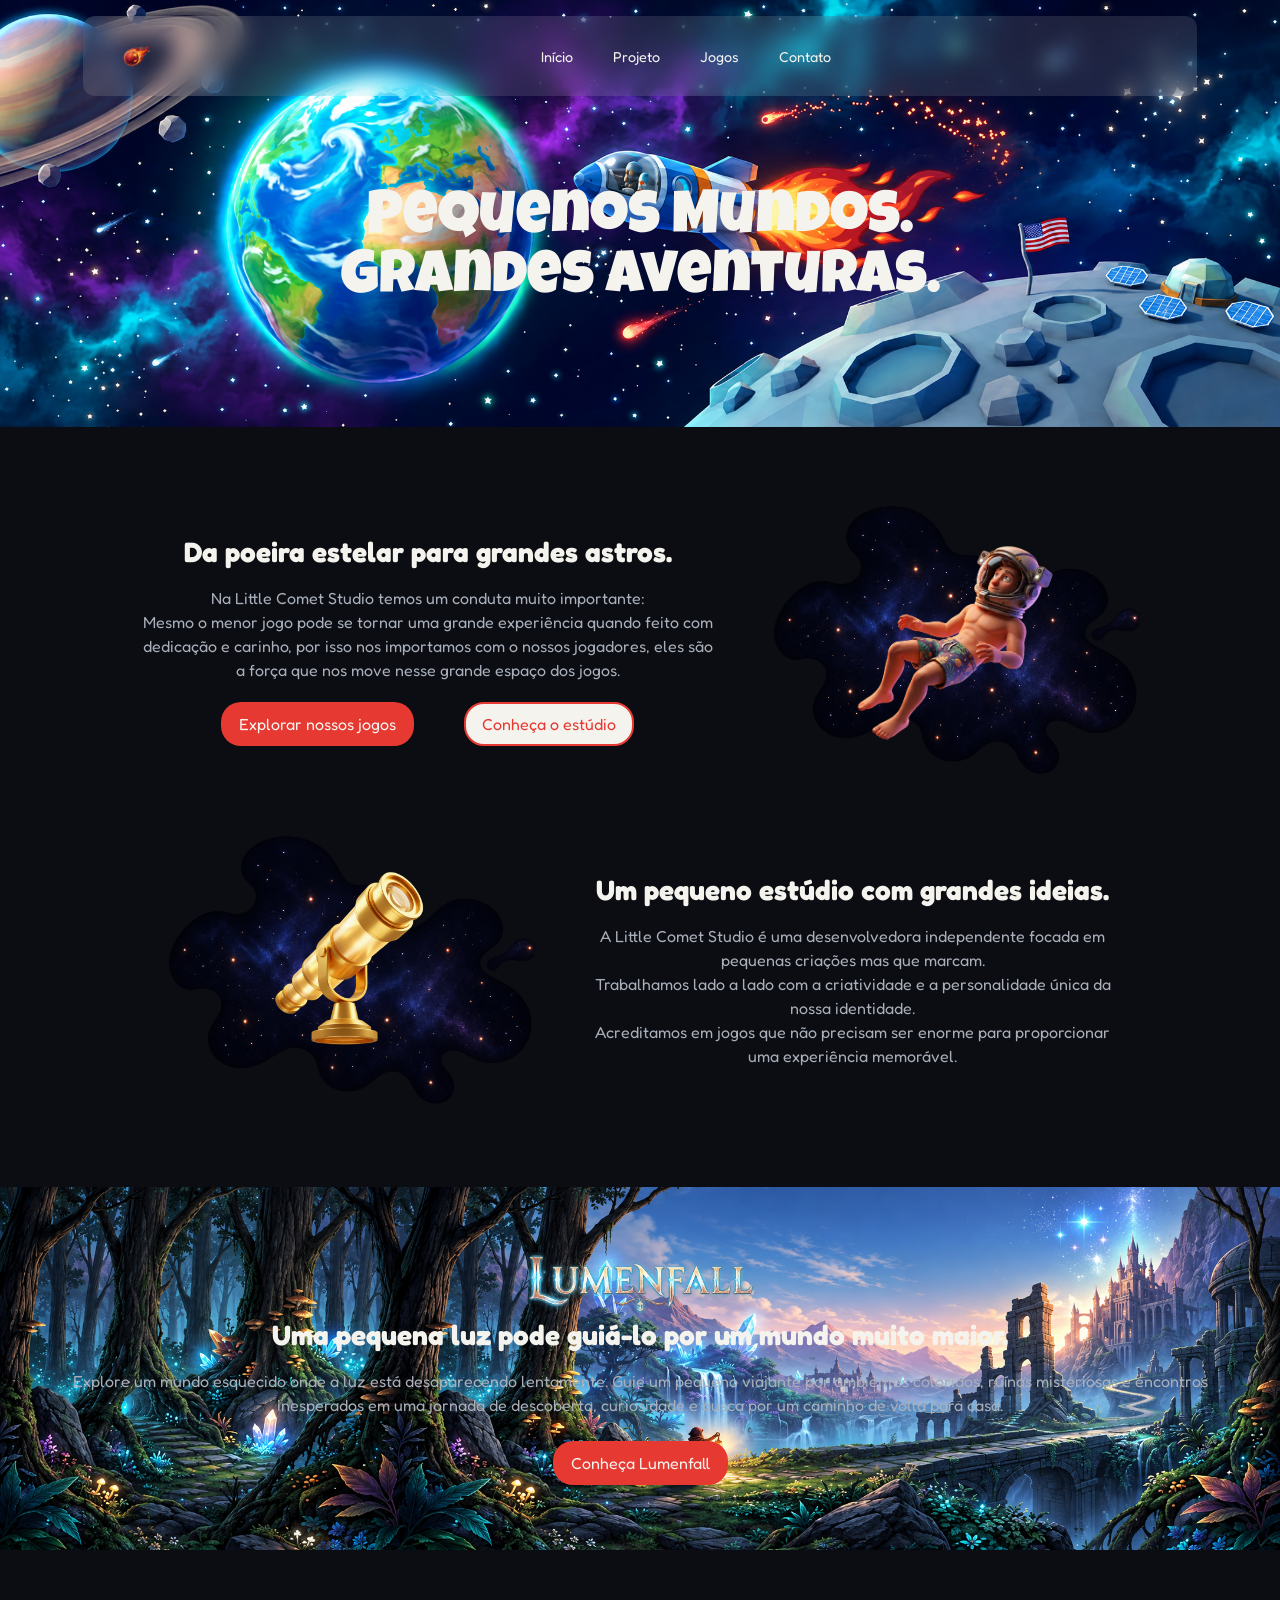
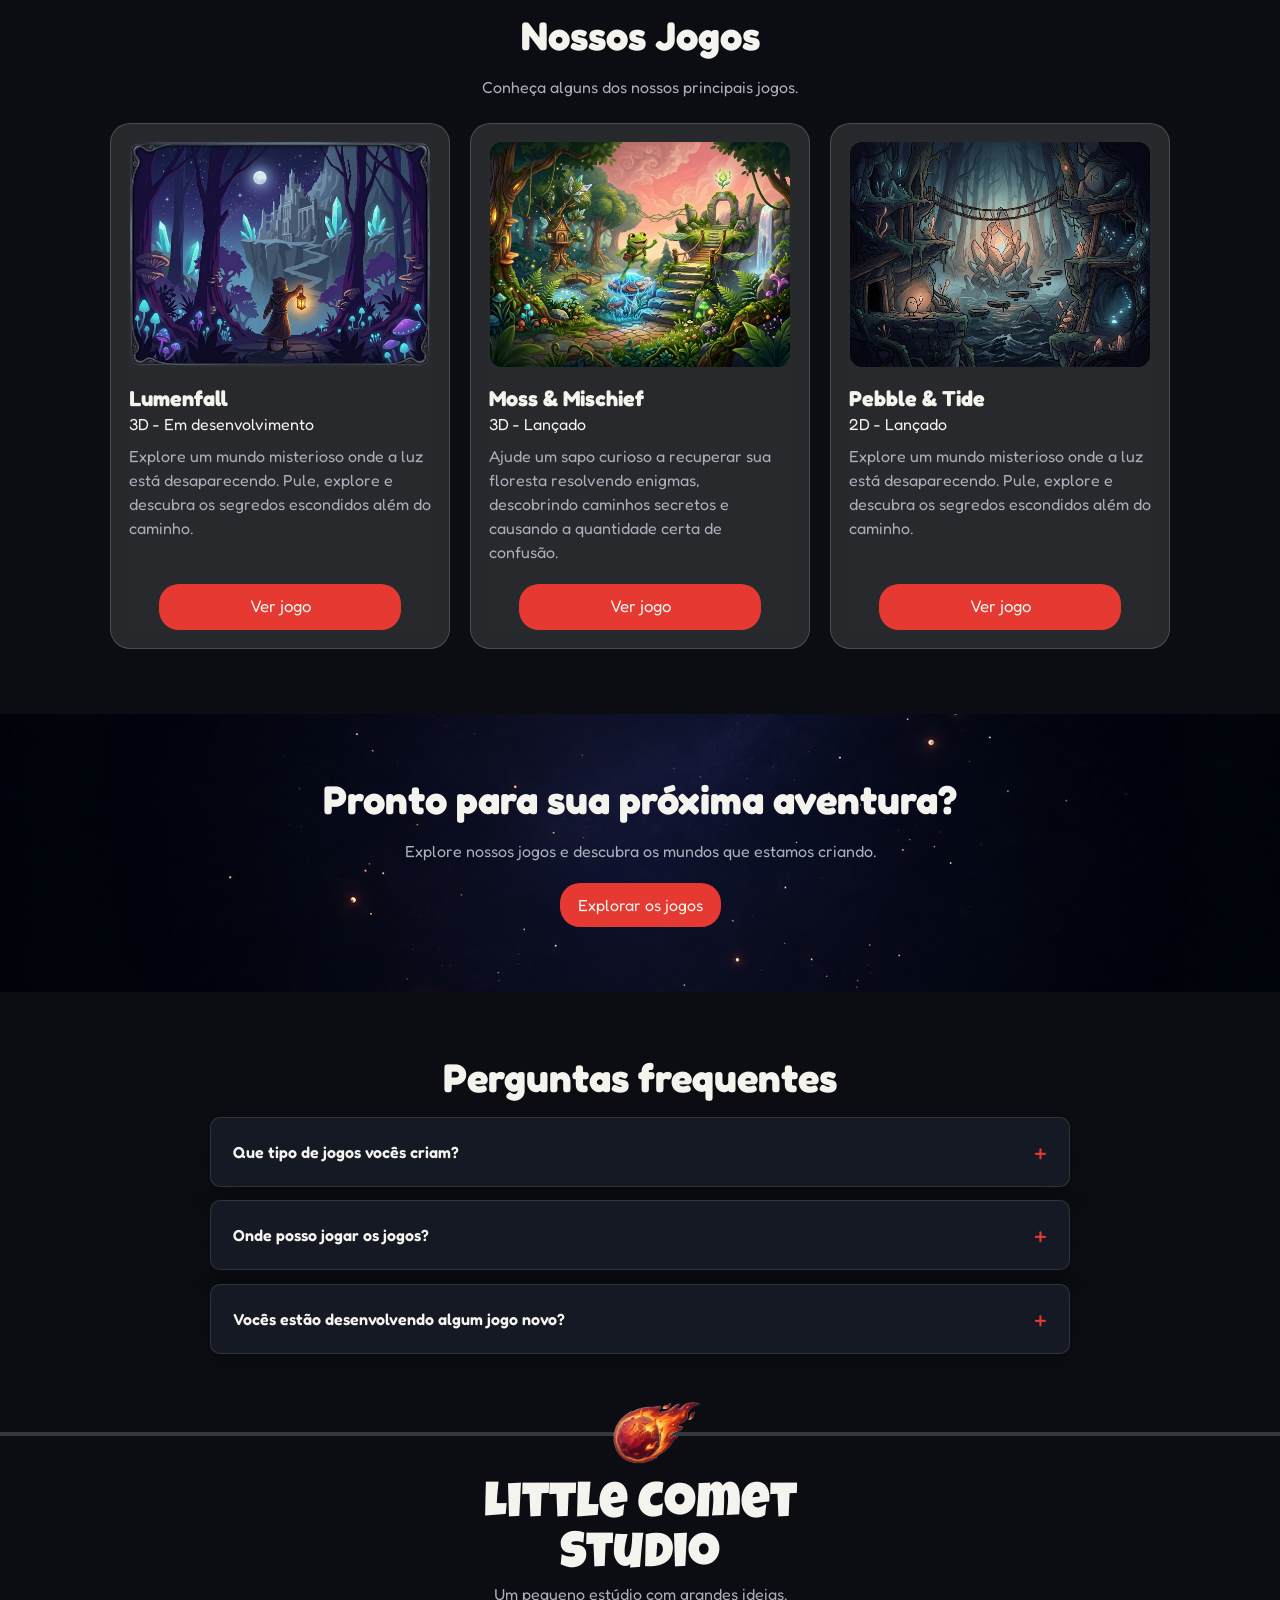
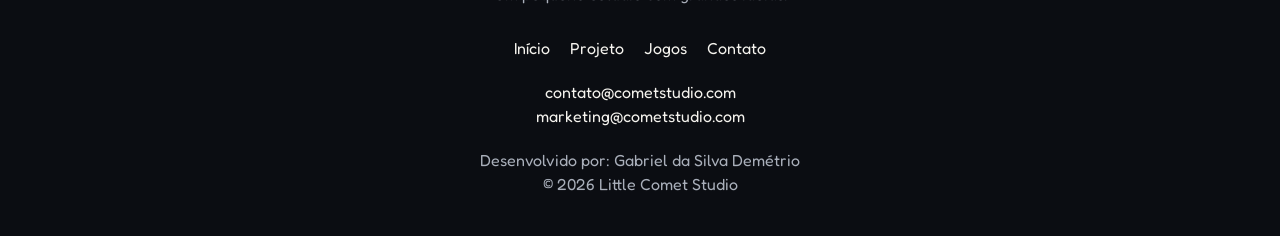
==== index.html @ 1f6b23e7 "Correção de alguns texto" ====
<!DOCTYPE html>
<html lang="pt-BR">

<head>
    <meta charset="UTF-8">
    <meta name="viewport" content="width=device-width, initial-scale=1.0">
    <title>Início - Little Comet Studio</title>
    <link rel="stylesheet" href="css/style.css">
    <link rel="icon" type="image/png" href="imagens/logo.png">
</head>

<body>
    <!-- ----------------------------------------
        TopBar
    ----------------------------------------- -->
    <header>
        <div class="topbar">
            <div class="studio-logo">
                <img src="imagens/logo.png" alt="Logo Little Comet Studio">
            </div>

            <nav>
                <ul>
                    <li><a href="index.html">Início</a></li>
                    <li><a href="projeto.html">Projeto</a></li>
                    <li><a href="jogos.html">Jogos</a></li>
                    <li><a href="contato.html">Contato</a></li>
                </ul>
            </nav>
        </div>
    </header>

    <main>
        <!-- ----------------------------------------
            Hero
        ----------------------------------------- -->
        <div class="hero hero--home">
            <h1 class="page-main-title">Pequenos Mundos.<br /> Grandes Aventuras.</h1>
        </div>

        <section class="section-container section-spacing">
            <!-- ----------------------------------------
                Apresentação Inicial do que é o Estúdio
            ----------------------------------------- -->
            <div class="home-introduction">
                <div class="home-introduction-content">
                    <h2 class="section-title section-title--intro">
                        Da poeira estelar para grandes astros.
                    </h2>
                    <p>Na Little Comet Studio temos um conduta muito importante: <br />
                        Mesmo o menor jogo pode se tornar uma grande experiência quando feito com dedicação e carinho,
                        por isso nos importamos com o nossos jogadores, eles são a força que nos move nesse grande
                        espaço dos jogos.
                    </p>
                    <div class="home-introduction-actions">
                        <a class="btn-primary" href="./jogos.html">Explorar nossos jogos</a>
                        <a class="btn-secondary" href="./projeto.html">Conheça o estúdio</a>
                    </div>
                </div>
                <div class="home-introduction-image-container">
                    <img class="home-introduction-image" src="imagens/characters/astronaut.png"
                        alt="Astronauta usando apenas o capacete e um samba canção levitando no espaço" />
                </div>
            </div>

            <!-- ----------------------------------------
                Apresentação Inicial do que é o Estúdio
            ----------------------------------------- -->
            <div class="home-about">
                <div class="home-about-image-container">
                    <img class="home-about-image" src="imagens/characters/telescope.png"
                        alt="Grande telescópio dourado levitando no espaço" />
                </div>
                <div class="home-about-content">
                    <h2 class="section-title section-title--intro">Um pequeno estúdio com grandes ideias.</h2>
                    <p>
                        A Little Comet Studio é uma desenvolvedora independente focada em pequenas criações mas que
                        marcam.<br />

                        Trabalhamos lado a lado com a criatividade e a personalidade única da nossa identidade.<br />

                        Acreditamos em jogos que não precisam ser enorme para proporcionar uma experiência memorável.
                    </p>
                </div>
            </div>
        </section>

        <!-- ----------------------------------------
            Introdução à um dos maiores projetos do Estúdio
        ----------------------------------------- -->
        <section class="home-highlighted-game section-spacing">
            <div class="section-container">
                <img class="home-highlighted-logo" src="imagens/game-logos/lumenfall-logo.png" alt="Logo Lumenfall" />
                <h2 class="section-title section-title--intro">
                    Uma pequena luz pode guiá-lo por um mundo muito maior.
                </h2>
                <p>
                    Explore um mundo esquecido onde a luz está desaparecendo lentamente. Guie um pequeno viajante por
                    ambientes coloridos, ruínas misteriosas e encontros inesperados em uma jornada de descoberta,
                    curiosidade e busca por um caminho de volta para casa.
                </p>
                <br />
                <a class="btn-primary" href="./jogos.html">Conheça Lumenfall</a>
            </div>
        </section>

        <!-- ----------------------------------------
            Apresentação dos principais jogos do Estúdio
        ----------------------------------------- -->
        <section class="section-container section-spacing">
            <div class="home-games-text">
                <h2 class="section-title section-title--section">
                    Nossos Jogos
                </h2>
                <p>Conheça alguns dos nossos principais jogos.
                </p>
                <br />
            </div>
            <div class="home-games-grid">
                <article class="home-game-card">
                    <img class="home-game-card-image" src="imagens/game-images/lumenfall.jpg"
                        alt="Uma pessoa misteriosa com um pequeno lampião na mão direita saindo de uma grande floresta com cogumelos brilhantes observando uma construção misteriosa distanciada por uma ponte">
                    <div class="home-game-card-content">
                        <h3>Lumenfall</h3>
                        <span>3D - Em desenvolvimento</span>
                        <p>Explore um mundo misterioso onde a luz está desaparecendo. Pule, explore e descubra os
                            segredos escondidos além do caminho.</p>
                        <a class="btn-primary" href="./jogos.html">Ver jogo</a>
                    </div>
                </article>

                <article class="home-game-card">
                    <img class="home-game-card-image" src="imagens/game-images/moss-mischief.jpg"
                        alt="Sapo pulando por cima de cogumelos gigantes para uma ponte que leva a um altar com uma folha mágica levitando">
                    <div class="home-game-card-content">
                        <h3>Moss &amp; Mischief</h3>
                        <span>3D - Lançado</span>
                        <p>Ajude um sapo curioso a recuperar sua floresta resolvendo enigmas, descobrindo caminhos
                            secretos e causando a quantidade certa de confusão.</p>
                        <a class="btn-primary" href="./jogos.html">Ver jogo</a>
                    </div>
                </article>

                <article class="home-game-card">
                    <img class="home-game-card-image" src="imagens/game-images/pebble-tide.jpg"
                        alt="Uma pequena batata de pernas e mãos com uma tocha na mão observando uma sequência de pequenas ilhas que levam a mais uma caverna misteriosa">
                    <div class="home-game-card-content">
                        <h3>Pebble &amp; Tide</h3>
                        <span>2D - Lançado</span>
                        <p>Explore um mundo misterioso onde a luz está desaparecendo. Pule, explore e descubra os
                            segredos escondidos além do caminho.</p>
                        <a class="btn-primary" href="./jogos.html">Ver jogo</a>
                    </div>
                </article>
            </div>
        </section>

        <!-- ----------------------------------------
            Finalização do conteúdo inicial
        ----------------------------------------- -->
        <section class="cta section-spacing">
            <div class="section-container">
                <h2 class="section-title section-title--section">
                    Pronto para sua próxima aventura?
                </h2>
                <p>Explore nossos jogos e descubra os mundos que estamos criando.</p>
                <a class="btn-primary" href="./jogos.html">Explorar os jogos</a>
            </div>
        </section>

        <!-- ----------------------------------------
            Perguntas Frequentes sobre o Estúdio - eu não garanto esse código aqui de baixo
        ----------------------------------------- -->
        <section class="faq section-container section-spacing">
            <h2 class="section-title section-title--section">
                Perguntas frequentes
            </h2>

            <details class="faq-card">
                <summary>
                    Que tipo de jogos vocês criam?
                </summary>
                <p>
                    Criamos jogos independentes de pequena e média escala,
                    explorando diferentes gêneros e estilos.
                </p>
            </details>

            <details class="faq-card">
                <summary>
                    Onde posso jogar os jogos?
                </summary>
                <p>
                    Nossos jogos estão disponíveis em diferentes plataformas,
                    dependendo de cada projeto.
                </p>
            </details>

            <details class="faq-card">
                <summary>
                    Vocês estão desenvolvendo algum jogo novo?
                </summary>
                <p>
                    Sim! Lumenfall é um dos nossos projetos atualmente em desenvolvimento.
                </p>
            </details>
        </section>

    </main>

    <!-- ----------------------------------------
        Footer
    ----------------------------------------- -->
    <footer>
        <div class="footer-logo-container">
            <img class="footer-logo" src="imagens/logo.png" alt="Logo Little Comet Studio">
        </div>
        <div class="footer-content">
            <h3>Little Comet<br />Studio</h3>
            <p>Um pequeno estúdio com grandes ideias.</p>
        </div>
        <div class="footer-links">
            <nav aria-label="footer">
                <li><a href="index.html">Início</a></li>
                <li><a href="projeto.html">Projeto</a></li>
                <li><a href="jogos.html">Jogos</a></li>
                <li><a href="contato.html">Contato</a></li>
            </nav>
        </div>
        <div class="footer-email-container">
            <a href="mailto:contato@cometstudio.com">contato@cometstudio.com</a>
            <a href="mailto:marketing@cometstudio.com">marketing@cometstudio.com</a>
        </div>
        <div class="footer-content-bottom">
            <p>Desenvolvido por: Gabriel da Silva Demétrio</p>
            <p>&copy; 2026 Little Comet Studio</p>
        </div>
    </footer>

</body>

</html>
---- css/style.css ----
@import url('https://fonts.googleapis.com/css2?family=Fredoka:wght@300..700&family=Luckiest+Guy&display=swap');

:root {
    --cor-primaria: #F5F3EE;
    --cor-secundaria: #0B0D12;
    --cor-texto-secundario: #A9AFBA;
    --cor-destaque: #E63932;
    --espacamento-padrao: 1rem;
}

* {
    margin: 0;
    padding: 0;
    box-sizing: border-box;
}

/* -----------------------------------------
   Body
----------------------------------------- */
body {
    margin: 0;
    font-family: 'Fredoka', sans-serif;
    color: var(--cor-primaria);
    background-color: var(--cor-secundaria);
    line-height: 1.5;
}

p,
article,
label,
input,
textarea {
    color: var(--cor-primaria);
}

p {
    color: var(--cor-texto-secundario);
}

h1 {
    font-family: 'Luckiest Guy', cursive;
    font-weight: 400;
    color: var(--cor-primaria);
}

h2,
h3 {
    color: var(--cor-primaria);
}

a {
    color: var(--cor-primaria);
}

.visually-hidden {
    position: absolute;
    width: 1px;
    height: 1px;
    padding: 0;
    margin: -1px;
    overflow: hidden;
    clip: rect(0, 0, 0, 0);
    white-space: nowrap;
    border: 0;
}

/* -----------------------------------------
   Título Principal
----------------------------------------- */
.page-main-title {
    font-size: 60px;
    text-align: center;
    line-height: 1;
    /* margin-bottom: 100px; */
    padding-top: 250px;
}

.hero .page-subtitle {
    text-align: center
}

@media (max-width: 1400px) {
    .page-main-title {
        padding-top: 190px;
    }
}

@media (max-width: 1200px) {
    .page-main-title {
        font-size: 55px;
        padding-top: 170px;
        margin-bottom: 0;
    }
}

@media (max-width: 992px) {
    .page-main-title {
        font-size: 43px;
        padding-top: 140px;
        margin-bottom: 0;
    }
}

@media (max-width: 768px) {
    .page-main-title {
        font-size: 30px;
        padding-top: 120px;
        margin-bottom: 0;
    }
}

@media (max-width: 576px) {
    .page-main-title {
        font-size: 20px;
        padding-top: 120px;
        margin-bottom: 0;
    }
}

/* -----------------------------------------
   Título Segundário
----------------------------------------- */
.section-title {
    color: var(--cor-primaria);
    text-align: center;
    line-height: 1;
    margin: 0 0 20px;
}

.section-title--intro {
    font-size: 28px;
}

.section-title--section {
    font-size: 40px;
}

@media (max-width: 768px) {
    .section-title--intro {
        font-size: 20px;
    }

    .section-title--section {
        font-size: 30px;
    }
}

/* -----------------------------------------
   Botões
----------------------------------------- */
.btn-primary {
    display: inline-block;
    padding: 0.5rem 1rem;
    border: none;
    cursor: pointer;
    transition: background-color 0.2s ease, color 0.2s ease, border-color 0.2s ease;
    text-decoration: none;
    color: var(--cor-primaria);
    background-color: var(--cor-destaque);
    border: 2px solid transparent;
    border-radius: 20px;
}

.btn-primary:hover,
.btn-primary:focus-visible {
    background-color: #FB0000;
}

.btn-secondary {
    display: inline-block;
    padding: 0.5rem 1rem;
    color: var(--cor-destaque);
    background-color: var(--cor-primaria);
    border: 2px solid var(--cor-destaque);
    border-radius: 20px;
    text-decoration: none;
}

.btn-secondary:hover,
.btn-secondary:focus-visible {
    color: var(--cor-destaque);
    background-color: #A9AFBA;
    border-color: #FB0000;
}

/* -----------------------------------------
   Topbar
----------------------------------------- */
header {
    display: flex;
    justify-content: center;
    position: fixed;
    top: 0;
    left: 0;
    width: 100%;
    z-index: 1000;
    pointer-events: none;
}

.topbar {
    display: flex;
    align-items: center;
    gap: 2rem;
    height: 80px;
    width: 1114px;
    padding: 0.75rem 1.5rem;
    border-radius: 12px;
    background-color: rgba(245, 243, 238, 0.12);
    box-sizing: border-box;

    /* Afasta a barra do topo do navegador e centraliza */
    margin: var(--espacamento-padrao) auto;
    pointer-events: auto;

    /* Efeito de desfoque dos conteúdos de trás */
    backdrop-filter: blur(10px);
    -webkit-backdrop-filter: blur(10px);
}

.topbar .studio-logo {
    flex-shrink: 0;
    width: 60px;
    height: 60px;
    border-radius: 4px;
    display: flex;
    align-items: center;
    justify-content: center;
    overflow: hidden;
}

.topbar .studio-logo img {
    display: block;
    width: 100%;
    height: 100%;
    object-fit: contain;
}

.topbar nav {
    flex: 1;
}

.topbar nav ul {
    list-style: none;
    display: flex;
    justify-content: center;
    gap: 2.5rem;
}

.topbar nav a {
    text-decoration: none;
    color: var(--cor-primaria);
    font-size: 0.9rem;
}

.topbar nav a:hover,
.topbar nav a:focus-visible {
    color: var(--cor-texto-secundario);
}

@media (max-width: 768px) {
    .topbar {
        flex-wrap: wrap;
        justify-content: center;
        width: clamp(300px, 85vw, 650px);
        height: auto;
        padding: 0.75rem 1rem;
        margin-top: 20px;
        gap: clamp(0.75rem, 3vw, 2rem);
    }

    .topbar .studio-logo {
        width: clamp(45px, 8vw, 60px);
        height: clamp(45px, 8vw, 60px);
    }

    .topbar nav ul {
        align-items: center;
        gap: clamp(0.5rem, 3vw, 1.5rem);
        padding: 0;
    }

    .topbar nav a {
        font-size: clamp(0.75rem, 2vw, 0.9rem);
    }
}

/* -----------------------------------------
   Main
----------------------------------------- */
main {
    padding: 0;
}

.section-container {
    width: 1300px;
    max-width: 100%;
    margin: 0 auto;
}

.section-spacing {
    padding-block: 65px;
}

/* Notebook */
@media (max-width: 1400px) {
    .section-container {
        width: 1200px;
    }
}

@media (max-width: 1200px) {
    .section-container {
        width: 1000px;
    }
}

/* Tablet */
@media (max-width: 992px) {
    .section-container {
        width: 780px;
    }
}

@media (max-width: 768px) {
    .section-container {
        width: 580px;
    }
}

/* Celular */
@media (max-width: 576px) {
    .section-container {
        width: 100%;
        padding-inline: 20px;
        box-sizing: border-box;
    }
}

/* -----------------------------------------
   Heros
----------------------------------------- */
.hero {
    background-image: url("../imagens/heros/home-hero.png");
    background-repeat: no-repeat;
    background-size: cover;
    background-position: center;
    aspect-ratio: 3 / 1;
    width: 100%;
    height: auto;
    position: relative;
    z-index: 0;
}

/* Hero da Página de Jogos */
.hero--home {
    background-image: url("../imagens/heros/home-hero.png");
}

/* Hero da Página de Projetos */
.hero--project {
    background-image: url("../imagens/heros/project-hero.png");
}

/* Hero da Página de Jogos */
.hero--games {
    background-image: url("../imagens/heros/games-hero.png");
}

/* Hero da Página de Contato */
.hero--contact {
    background-image: url("../imagens/heros/contact-hero.png");
}

/* Hero da Página de Feedback */
.hero--feedback {
    background-image: url("../imagens/heros/feedback-hero.png");
}

/* -----------------------------------------
   CTA
----------------------------------------- */
.cta {
    background-image: url("../imagens/backgrounds/fundo-espacial.png");
    background-repeat: no-repeat;
    background-size: cover;
    background-position: center;
    height: auto;
    text-align: center;
}

.cta .btn-primary {
    margin-top: 20px;
}

/* -----------------------------------------
   FAQ
----------------------------------------- */
.faq-card {
    width: min(100%, 860px);
    margin: 0 auto 0.85rem;
    border: 1px solid rgba(245, 243, 238, 0.12);
    border-radius: 10px;
    padding: 0;
    overflow: hidden;
    background: #151923;
    box-shadow: 0 8px 24px rgba(0, 0, 0, 0.22);
    transition: border-color 0.2s ease, background-color 0.2s ease,
        transform 0.2s ease;
}

.faq {
    width: min(100%, 980px);
    margin: 0 auto;
}

.faq h2 {
    text-align: center;
}

.faq-card summary {
    position: relative;
    display: flex;
    align-items: center;
    justify-content: space-between;
    gap: 1.5rem;
    min-height: 68px;
    padding: 1.15rem 1.35rem;
    cursor: pointer;
    color: var(--cor-primaria);
    font-size: 1rem;
    font-weight: 600;
    list-style: none;
}

.faq-card summary::-webkit-details-marker {
    display: none;
}

.faq-card summary::after {
    content: "+";
    flex: 0 0 auto;
    color: var(--cor-destaque);
    font-size: 1.5rem;
    font-weight: 400;
    line-height: 1;
    transition: transform 0.2s ease;
}

.faq-card[open] {
    border-color: rgba(230, 57, 50, 0.65);
    background: #1a1f2b;
}

.faq-card[open] summary::after {
    transform: rotate(45deg);
}

.faq-card p {
    margin: 0;
    padding: 0 1.35rem 1.25rem;
    color: var(--cor-texto-secundario);
    line-height: 1.7;
}

@media (max-width: 768px) {
    .faq {
        margin: 0 auto;
    }

    .faq h2 {
        margin-bottom: 20px;
    }

    .faq-card summary {
        min-height: 62px;
        padding: 1rem;
        font-size: 0.95rem;
    }

    .faq-card p {
        padding: 0 1rem 1rem;
    }
}

/* -----------------------------------------
   Footer
----------------------------------------- */
footer {
    padding: var(--espacamento-padrao);
    text-align: center;
    height: 200px;
    border-top: 4px solid rgba(245, 243, 238, 0.18);
}

footer .footer-logo-container {
    display: flex;
    justify-content: center;
    align-items: center;
}

footer .footer-logo {
    display: flex;
    justify-content: center;
    align-items: center;
    height: 100px;
    margin-top: -70px;
    margin-left: 30px;
    z-index: 9999;
}

footer .footer-links nav {
    list-style: none;
    display: flex;
    justify-content: center;
    align-items: center;
    gap: 20px;
    margin-top: 30px;
}

footer .footer-links nav li a {
    text-decoration: none;
    color: var(--cor-primaria);
}

footer .footer-content h3 {
    font-size: 50px;
    font-family: 'Luckiest Guy', cursive;
    font-weight: 400;
    color: var(--cor-primaria);
    line-height: 1;
}

footer .footer-email-container {
    margin-top: 20px;
    margin-bottom: 20px;
    display: flex;
    justify-content: center;
    align-items: center;
    flex-direction: column;
}

footer .footer-email-container a {
    text-decoration: none;
    color: var(--cor-primaria);
}

footer .footer-content-bottom {
    padding-bottom: 40px;
}

@media (max-width: 768px) {
    footer .footer-content h3 {
        font-size: 25px;
        margin-bottom: 10px;
    }
}


/* -----------------------------------------
   Home - Introdução
----------------------------------------- */
.home-introduction {
    display: flex;
    max-width: 1000px;
    margin: 0 auto;
    align-items: center;
    gap: 50px;
    padding-bottom: 30px;
}

.home-introduction-content {
    text-align: center;
    width: 650px;
}

.home-introduction-actions {
    display: flex;
    margin-top: 20px;
    justify-content: center;
    gap: 50px;
}

.home-introduction-image-container {
    background-image: url("../imagens/backgrounds/fundo-espacial-liquido.png");
    background-repeat: no-repeat;
    background-size: cover;
    background-position: center;
    width: 375px;
    height: 300px;
    flex-shrink: 0;
}

.home-introduction-image {
    height: 200px;
    width: auto;
    margin: 50px auto 0;
}

/* Tablet */
@media (max-width: 768px) {
    .home-introduction {
        flex-direction: column;
        max-width: 550px;
        gap: 20px;
    }

    .home-introduction-content {
        order: 2;
        text-align: center;
        width: 100%;
        max-width: 550px;
    }

    .home-introduction-image {
        height: clamp(140px, 35vw, 200px);
        margin-top: clamp(30px, 7vw, 50px);
    }

    .home-introduction-actions {
        gap: clamp(20px, 6vw, 50px);
    }
}

/* Celular */
@media (max-width: 576px) {
    .home-introduction {
        width: 100%;
        max-width: none;
        padding: 0 20px 30px;
        box-sizing: border-box;
    }

    .home-introduction-content {
        width: 100%;
        max-width: none;
    }

    .home-introduction-image-container {
        width: clamp(250px, 65vw, 350px);
        height: clamp(200px, 52vw, 300px);
    }

    .home-introduction-image {
        height: clamp(140px, 35vw, 200px);
        margin-top: clamp(30px, 7vw, 50px);
    }

    .home-introduction-actions {
        gap: clamp(20px, 6vw, 50px);
    }
}

/* -----------------------------------------
   Home - Sobre
----------------------------------------- */
.home-about {
    display: flex;
    max-width: 1000px;
    margin: 0 auto;
    align-items: center;
    gap: 50px;
    padding: 0 20px;
}

.home-about-image-container {
    background-image: url("../imagens/backgrounds/fundo-espacial-liquido.png");
    background-repeat: no-repeat;
    background-size: cover;
    background-position: center;
    width: 375px;
    height: 300px;
    flex-shrink: 0;
}

.home-about-image {
    width: 175px;
    margin: 40px 100px;
}

.home-about-content {
    text-align: center;
    width: 100%;
    max-width: 575px;
}

/* Tablet */
@media (max-width: 768px) {
    .home-about {
        flex-direction: column;
        gap: 20px;
        max-width: 550px;
    }

    .home-about-content {
        order: 2;
    }

    .home-about-image {
        order: 1;
    }
}

/* Celular */
@media (max-width: 576px) {
    .home-about {
        width: 100%;
        max-width: none;
        padding: 0 20px;
        box-sizing: border-box;
    }

    .home-about-content {
        width: 100%;
        max-width: none;
    }

    .home-about-image-container {
        width: clamp(250px, 65vw, 375px);
        height: clamp(200px, 52vw, 300px);
    }

    .home-about-image {
        display: block;
        width: clamp(120px, 30vw, 150px);
        margin: clamp(25px, 7vw, 40px) auto;
    }
}


/* -----------------------------------------
   Home - Jogo em Destaque
----------------------------------------- */
.home-highlighted-game {
    background-image: url("../imagens/game-images/lumenfall-background.jpg");
    background-repeat: no-repeat;
    background-size: cover;
    background-position: center;
    height: auto;
    text-align: center;
}

.home-highlighted-logo {
    width: 250px;
}

/* -----------------------------------------
   Home - Jogos
----------------------------------------- */
.home-games-text {
    text-align: center;
}

.home-games-grid {
    display: flex;
    flex-wrap: wrap;
    gap: 20px;
    justify-content: center;
}

.home-game-card {
    width: calc((100% - 40px) / 3);
    flex: 0 1 calc((100% - 40px) / 3);
    overflow: hidden;
    border-radius: 20px;
    background: rgba(245, 243, 238, 0.12);
    backdrop-filter: blur(10px);
    -webkit-backdrop-filter: blur(10px);
    border: 1px solid rgba(245, 243, 238, 0.18);
}

.home-game-card-image {
    display: block;
    width: 300px;
    height: 225px;
    max-width: calc(100% - 36px);
    margin: 18px auto 0;
    border-radius: 12px;
    object-fit: cover;
}

.home-game-card-content {
    padding: 20px 18px 18px;
}

.home-game-card h3 {
    font-size: 1.35rem;
    line-height: 1.1;
}

.home-game-card span {
    display: block;
    margin-top: 2px;
    color: var(--cor-primaria);
    font-size: 1rem;
}

.home-game-card p {
    margin-top: 8px;
    min-height: 124px;
}

.home-game-card .btn-primary {
    display: block;
    width: 80%;
    margin: 16px auto 0;
    font-size: 1.05rem;
    text-align: center;
    align-content: center;
}

@media (min-width: 1200px) {
    .home-games-grid {
        justify-content: center;
        flex-wrap: wrap;
    }

    .home-game-card {
        width: clamp(280px, 30vw, 340px);
        flex: 0 1 clamp(280px, 30vw, 340px);
    }
}

/* Tablet */
@media (max-width: 992px) {
    .home-games-grid {
        gap: 20px;
    }

    .home-game-card {
        width: min(100%, 320px);
        flex-basis: 320px;
    }
}


/* Celular */
@media (max-width: 576px) {
    .home-games-grid {
        width: 100%;
    }

    .home-game-card {
        width: 100%;
        max-width: 320px;
        flex-basis: 100%;
    }

    .home-game-card-image {
        width: clamp(220px, 80vw, 300px);
        height: auto;
        aspect-ratio: 4 / 3;
    }
}


/* -----------------------------------------
   Projeto - Sobre
----------------------------------------- */
.project-about {
    background-image:
        linear-gradient(rgba(0, 0, 0, 0.6), rgba(0, 0, 0, 0.6)),
        url('../imagens/backgrounds/comet-background.jpg');
    background-repeat: no-repeat;
    background-size: cover;
    background-position: center;
    width: 100%;
    height: auto;
    position: relative;
    z-index: 0;
}

.project-about-card {
    align-items: center;
    gap: 2rem;
    padding: 8%;
    border-radius: 12px;
    background-color: rgba(245, 243, 238, 0.12);
    box-sizing: border-box;

    /* Afasta a barra do topo do navegador e centraliza */
    margin: var(--espacamento-padrao) auto;
    pointer-events: auto;

    /* Efeito de desfoque dos conteúdos de trás */
    backdrop-filter: blur(10px);
    -webkit-backdrop-filter: blur(10px);
}

/* -----------------------------------------
   Projeto - Missão
----------------------------------------- */
.project-mission {
    display: flex;
    max-width: 1000px;
    margin: 0 auto;
    align-items: center;
    gap: 50px;
    padding-bottom: 30px;
}

.project-mission-image-container {
    background-image: url("../imagens/backgrounds/fundo-espacial-liquido.png");
    background-repeat: no-repeat;
    background-size: cover;
    background-position: center;
    width: 375px;
    height: 300px;
    flex-shrink: 0;
}

.project-mission-image {
    width: 175px;
    margin: 40px 100px;
}


.project-mission-content {
    text-align: center;
    width: 650px;
}

/* Tablet */
@media (max-width: 768px) {
    .project-mission {
        flex-direction: column;
        max-width: 550px;
        gap: 20px;
    }

    .project-mission-content {
        order: 2;
        text-align: center;
        width: 100%;
        max-width: 550px;
    }

    .project-mission-image-container {
        order: 1;
    }

}

/* Celular */
@media (max-width: 576px) {
    .project-mission {
        width: 100%;
        max-width: none;
        padding: 0 20px 30px;
        box-sizing: border-box;
    }

    .project-mission-content {
        width: 100%;
        max-width: none;
    }

    .project-mission-image-container {
        width: clamp(250px, 65vw, 350px);
        height: clamp(200px, 52vw, 300px);
    }

    .project-mission-image {
        display: block;
        width: auto;
        height: clamp(140px, 35vw, 200px);
        margin-top: clamp(30px, 7vw, 120px);
        margin-left: auto;
        margin-right: auto;
    }
}

/* -----------------------------------------
   Projeto - Como desenvolvemos nossos jogos
----------------------------------------- */
.project-principles {
    align-items: center;
    justify-content: center;

}

.project-principles-text {
    text-align: center;
}

.project-principles-grid {
    display: flex;
    flex-wrap: wrap;
    gap: 20px;
    justify-content: center;
    margin-inline: auto;
}

.project-principle-card {
    width: 250px;
    flex: 0 0 250px;

    overflow: hidden;
    border-radius: 20px;
    background: rgba(245, 243, 238, 0.12);
    backdrop-filter: blur(10px);
    -webkit-backdrop-filter: blur(10px);
    border: 1px solid rgba(245, 243, 238, 0.18);
}

.project-principle-card div {
    height: 50px;
}

.project-principle-card h3 {
    margin: 20px 20px;
    font-size: 1.35rem;
    line-height: 1.1;
}

.project-principle-card p {
    margin: 10px 20px;
    min-height: 124px;
}

@media (min-width: 1200px) {

    .project-principles-grid {
        max-width: 1060px;
    }
}

/* Tablet */
@media (max-width: 992px) {
    .project-principles-grid {
        max-width: 790px;
    }
}

/* Tablet */
@media (max-width: 768px) {
    .project-principles-grid {
        max-width: 520px;
    }
}

/* Celular */
@media (max-width: 576px) {
    .project-principles-grid {
        max-width: 250px;
    }
}

/* -----------------------------------------
   Jogos - Lista
----------------------------------------- */
.games-catalog {
    display: flex;
    flex-direction: column;
    gap: 24px;
}

.game-entry {
    display: flex;
    align-items: flex-start;
    gap: 32px;
    padding: 2rem;
    border: 0.5px solid rgba(255, 255, 255, 0.1);
    border-radius: 12px;
    background-color: rgba(255, 255, 255, 0.02);
}

.game-entry-content {
    flex: 1;
    display: flex;
    flex-direction: column;
    gap: 14px;
    min-width: 0;
}

.game-entry-image-container {
    max-width: 300px;
}

.game-entry-image {
    max-width: 260px;
    border-radius: 20px;
}

.game-entry-header {
    display: flex;
    align-items: center;
    gap: 12px;
    flex-wrap: wrap;
    justify-content: space-between;
}

.game-entry-header h3 {
    margin: 0;
}

.game-specs {
    display: flex;
    gap: 32px;
    flex-wrap: wrap;
    list-style: none;
    margin: 0;
    padding: 12px 0;
    border-top: 0.5px solid rgba(255, 255, 255, 0.1);
    border-bottom: 0.5px solid rgba(255, 255, 255, 0.1);
}

.game-specs li {
    font-size: 14px;
    color: rgba(255, 255, 255, 0.7);
}

.game-specs strong {
    display: block;
    font-size: 12px;
    font-weight: 500;
    color: rgba(255, 255, 255, 0.45);
    margin-bottom: 2px;
}

.game-status {
    font-size: 12px;
    font-weight: 500;
    padding: 4px 12px;
    border-radius: 100px;
    white-space: nowrap;
}

.game-status--dev {
    background-color: rgba(250, 199, 117, 0.15);
    color: #FAC775;
}

.game-status--released {
    background-color: rgba(151, 196, 89, 0.15);
    color: #97C459;
}

.game-entry-content .btn-primary {
    display: flex;
}


@media (max-width: 768px) {
    .game-entry {
        flex-direction: column;
        gap: 16px;
        padding: 1.5rem;
    }

    .game-entry-image-container {
        align-self: center;
        justify-content: center;
    }

    .game-entry-header {
        align-items: center;
        justify-content: center;
    }

    .game-specs {
        gap: 20px;
    }
}

/* -----------------------------------------
   Contato - Formulário
----------------------------------------- */
.contact-container {
    background-image:
        linear-gradient(rgba(0, 0, 0, 0.6), rgba(0, 0, 0, 0.6)),
        url('../imagens/backgrounds/comet-background.jpg');
    background-repeat: no-repeat;
    background-size: cover;
    background-position: center;
    width: 100%;
    height: auto;
    position: relative;
    z-index: 0;
}

.contact-card {
    width: 50%;
    align-items: center;
    gap: 2rem;
    padding: 8%;
    border-radius: 12px;
    background-color: rgba(245, 243, 238, 0.12);
    box-sizing: border-box;

    /* Afasta a barra do topo do navegador e centraliza */
    margin: var(--espacamento-padrao) auto;
    pointer-events: auto;

    /* Efeito de desfoque dos conteúdos de trás */
    backdrop-filter: blur(10px);
    -webkit-backdrop-filter: blur(10px);
}

.contact-card form div {
    margin-bottom: var(--espacamento-padrao);
}

.contact-card label {
    display: block;
    margin-bottom: 0.25rem;
}

.contact-card input,
.contact-card textarea {
    width: 100%;
    height: 60px;
    padding: 0.5rem;
    border: 1px solid var(--cor-destaque);
    border-radius: 40px;
    color: #0B0D12;
    font-family: inherit;
    font-size: 18px;
}

.contact-card textarea {
    height: 200px;
    padding: 1rem 1.25rem;
}

.contact-card textarea::placeholder {
    color: #8a8a8a;
    font-family: inherit;
}

.contact-card .btn-primary {
    display: block;
    width: 100%;
    height: 60px;
    margin: 40px auto 0;
    font-size: 1.05rem;
    text-align: center;
    align-content: center;
}

/* -----------------------------------------
   Feedback - Mensagem
----------------------------------------- */
.feedback-rocket-container {
    display: flex;
    position: absolute;
    justify-content: center;
    align-items: center;
}

.feedback-rocket-image {
    display: flex;
    justify-content: center;
    align-items: center;
    height: 280px;
    margin-top: -100px;
    margin-left: 180px;
    transform: rotate(330deg);
}

.feedback-message {
    text-align: center;
}

.feedback-message-actions {
    display: flex;
    margin-top: 20px;
    justify-content: center;
    gap: 50px;
}

@media (max-width: 768px) {
    .feedback-message-actions {
        gap: clamp(20px, 6vw, 50px);
    }
}

@media (max-width: 576) {
    .feedback-message-actions {
        gap: clamp(20px, 6vw, 50px);
    }
}
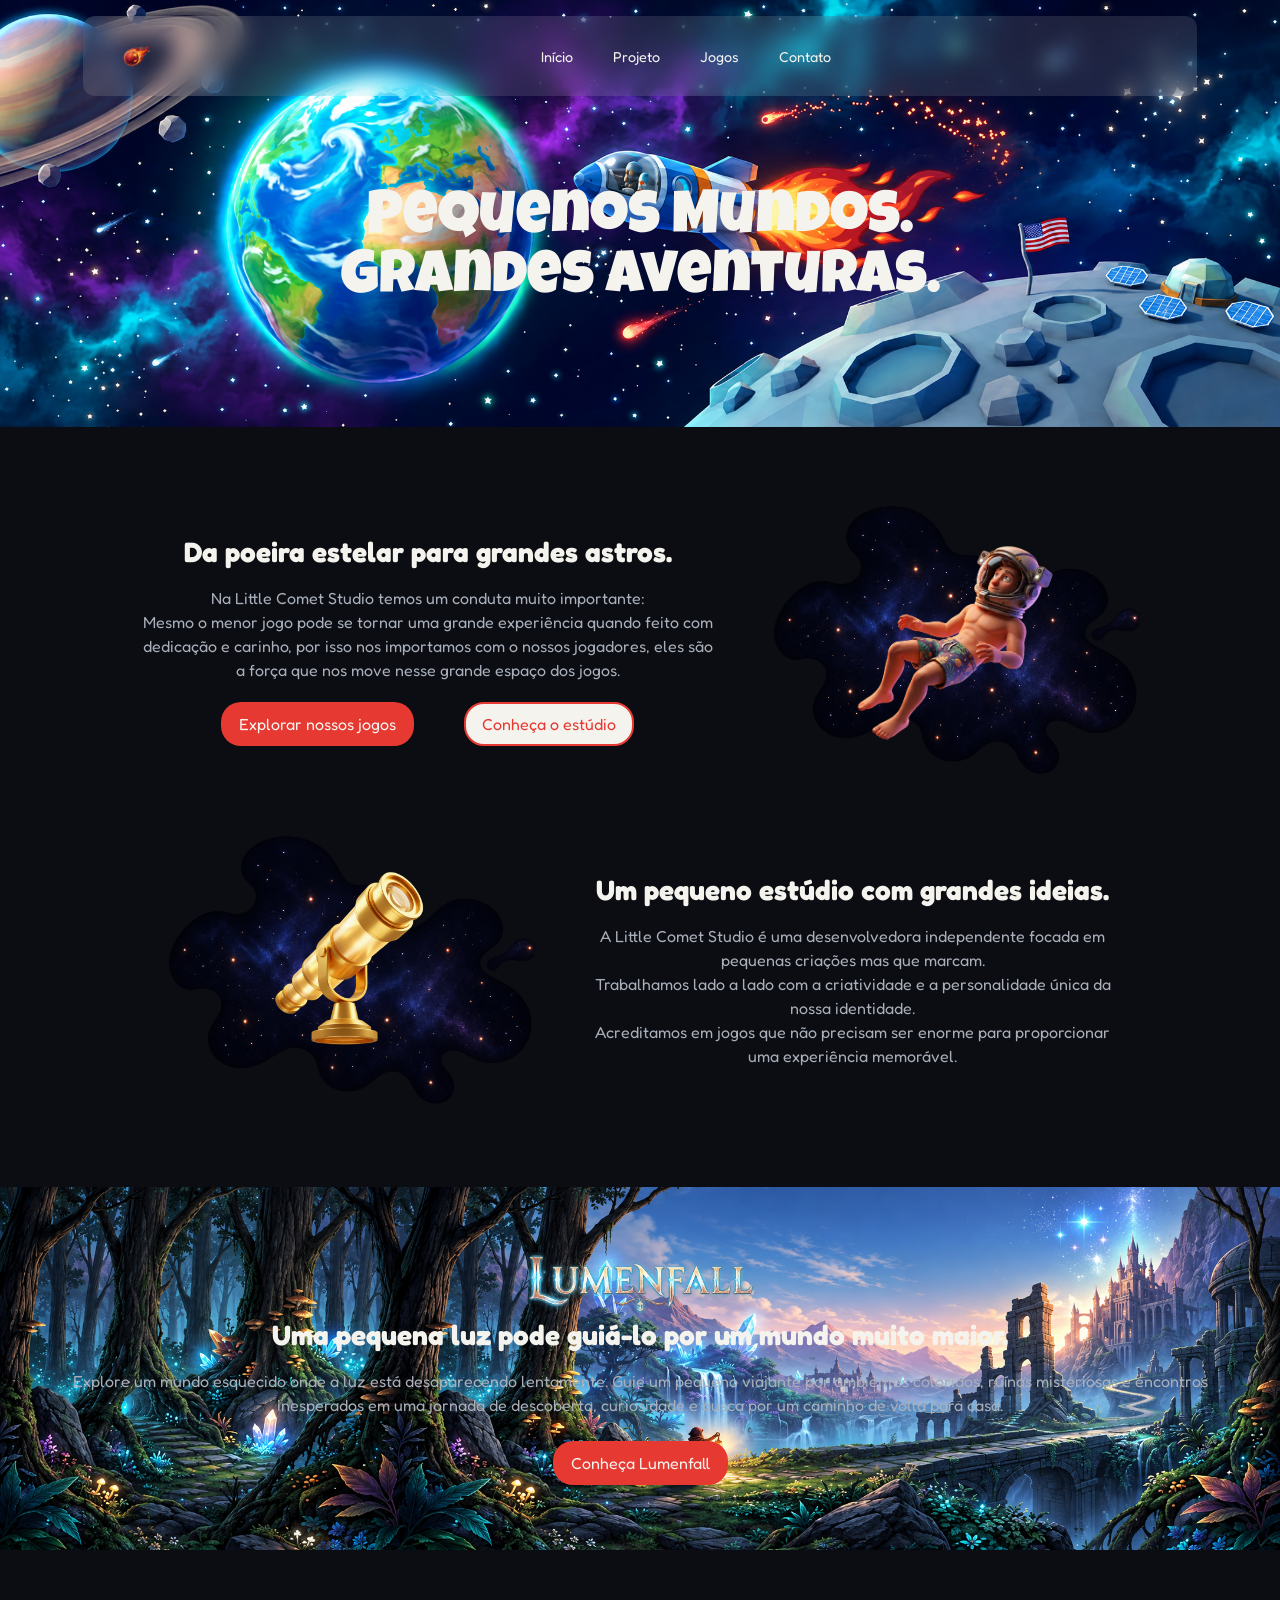
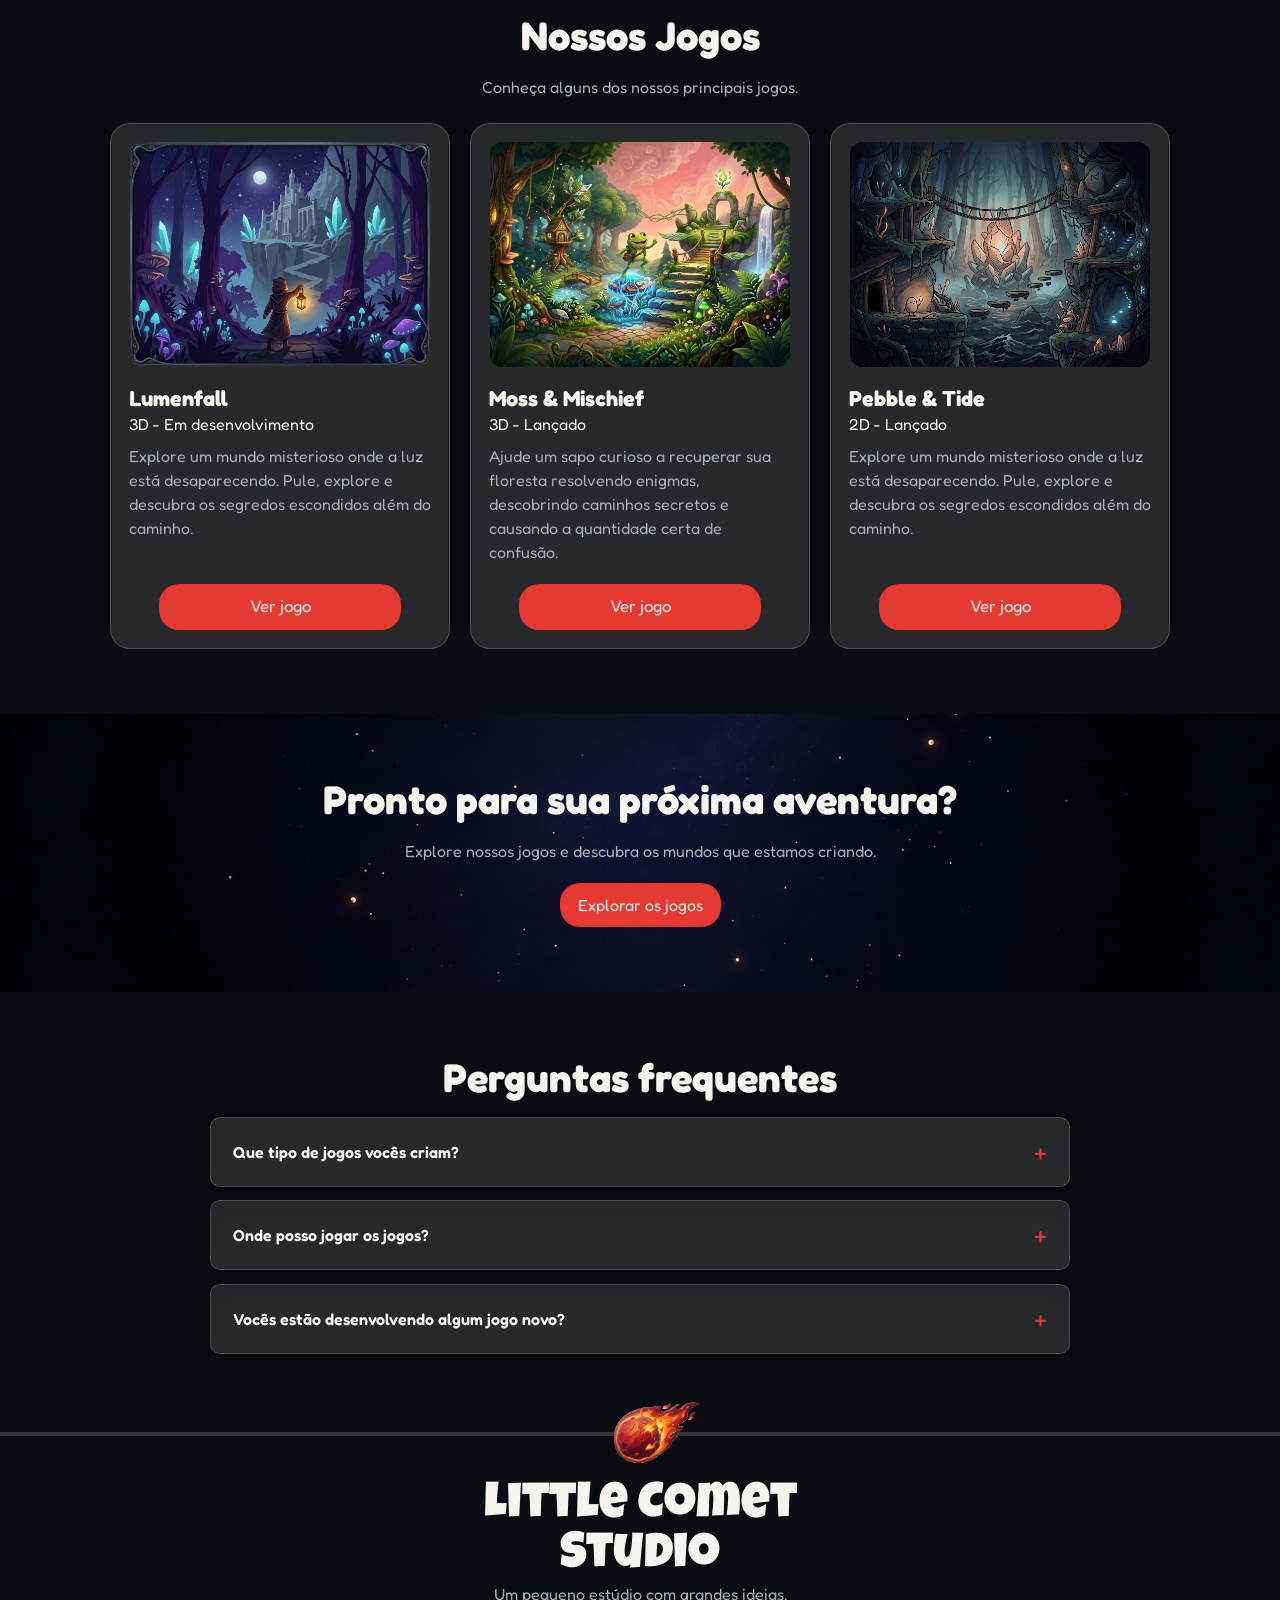
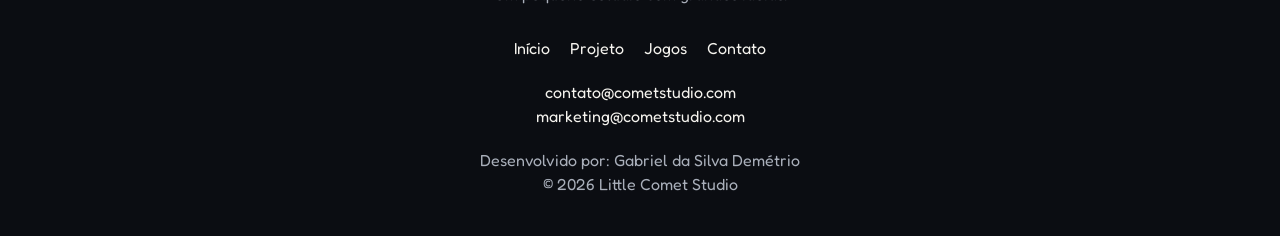
==== commit 3c347356: "Textos embasados com pesquisas" ====
--- a/index.html
+++ b/index.html
@@ -169,7 +169,7 @@
         </section>
 
         <!-- ----------------------------------------
-            Perguntas Frequentes sobre o Estúdio - eu não garanto esse código aqui de baixo
+            Perguntas Frequentes sobre o Estúdio   
         ----------------------------------------- -->
         <section class="faq section-container section-spacing">
             <h2 class="section-title section-title--section">
--- a/css/style.css
+++ b/css/style.css
@@ -5,6 +5,7 @@
     --cor-secundaria: #0B0D12;
     --cor-texto-secundario: #A9AFBA;
     --cor-destaque: #E63932;
+    --cor-destaque-foco: #FB0000;
     --espacamento-padrao: 1rem;
 }
 
@@ -153,7 +154,7 @@
     padding: 0.5rem 1rem;
     border: none;
     cursor: pointer;
-    transition: background-color 0.2s ease, color 0.2s ease, border-color 0.2s ease;
+    transition: background-color 0.2s ease;
     text-decoration: none;
     color: var(--cor-primaria);
     background-color: var(--cor-destaque);
@@ -163,7 +164,7 @@
 
 .btn-primary:hover,
 .btn-primary:focus-visible {
-    background-color: #FB0000;
+    background-color: var(--cor-destaque-foco);
 }
 
 .btn-secondary {
@@ -180,7 +181,7 @@
 .btn-secondary:focus-visible {
     color: var(--cor-destaque);
     background-color: #A9AFBA;
-    border-color: #FB0000;
+    border-color: var(--cor-destaque-foco);
 }
 
 /* -----------------------------------------
@@ -207,12 +208,8 @@
     border-radius: 12px;
     background-color: rgba(245, 243, 238, 0.12);
     box-sizing: border-box;
-
-    /* Afasta a barra do topo do navegador e centraliza */
     margin: var(--espacamento-padrao) auto;
     pointer-events: auto;
-
-    /* Efeito de desfoque dos conteúdos de trás */
     backdrop-filter: blur(10px);
     -webkit-backdrop-filter: blur(10px);
 }
@@ -396,20 +393,22 @@
    FAQ
 ----------------------------------------- */
 .faq-card {
-    width: min(100%, 860px);
+    width: 100%;
+    max-width: 860px;
     margin: 0 auto 0.85rem;
-    border: 1px solid rgba(245, 243, 238, 0.12);
     border-radius: 10px;
     padding: 0;
     overflow: hidden;
-    background: #151923;
+    background: rgba(245, 243, 238, 0.12);
+    border: 1px solid rgba(245, 243, 238, 0.18);
     box-shadow: 0 8px 24px rgba(0, 0, 0, 0.22);
-    transition: border-color 0.2s ease, background-color 0.2s ease,
-        transform 0.2s ease;
+    backdrop-filter: blur(10px);
+    -webkit-backdrop-filter: blur(10px);
 }
 
 .faq {
-    width: min(100%, 980px);
+    width: 100%;
+    max-width: 980px;
     margin: 0 auto;
 }
 
@@ -432,9 +431,6 @@
     list-style: none;
 }
 
-.faq-card summary::-webkit-details-marker {
-    display: none;
-}
 
 .faq-card summary::after {
     content: "+";
@@ -443,16 +439,14 @@
     font-size: 1.5rem;
     font-weight: 400;
     line-height: 1;
-    transition: transform 0.2s ease;
 }
 
 .faq-card[open] {
-    border-color: rgba(230, 57, 50, 0.65);
-    background: #1a1f2b;
+    border-color: var(--cor-destaque);
 }
 
 .faq-card[open] summary::after {
-    transform: rotate(45deg);
+    content: "-";
 }
 
 .faq-card p {
@@ -827,7 +821,8 @@
     }
 
     .home-game-card {
-        width: min(100%, 320px);
+        width: 100%;
+        max-width: 320px;
         flex-basis: 320px;
     }
 }
@@ -876,12 +871,8 @@
     border-radius: 12px;
     background-color: rgba(245, 243, 238, 0.12);
     box-sizing: border-box;
-
-    /* Afasta a barra do topo do navegador e centraliza */
     margin: var(--espacamento-padrao) auto;
     pointer-events: auto;
-
-    /* Efeito de desfoque dos conteúdos de trás */
     backdrop-filter: blur(10px);
     -webkit-backdrop-filter: blur(10px);
 }
@@ -1054,6 +1045,10 @@
     gap: 24px;
 }
 
+.games-list-text {
+    text-align: center;
+}
+
 .game-entry {
     display: flex;
     align-items: flex-start;
@@ -1061,7 +1056,7 @@
     padding: 2rem;
     border: 0.5px solid rgba(255, 255, 255, 0.1);
     border-radius: 12px;
-    background-color: rgba(255, 255, 255, 0.02);
+    background-color: rgba(245, 243, 238, 0.12);
 }
 
 .game-entry-content {
@@ -1126,12 +1121,10 @@
 }
 
 .game-status--dev {
-    background-color: rgba(250, 199, 117, 0.15);
     color: #FAC775;
 }
 
 .game-status--released {
-    background-color: rgba(151, 196, 89, 0.15);
     color: #97C459;
 }
 
@@ -1186,12 +1179,8 @@
     border-radius: 12px;
     background-color: rgba(245, 243, 238, 0.12);
     box-sizing: border-box;
-
-    /* Afasta a barra do topo do navegador e centraliza */
     margin: var(--espacamento-padrao) auto;
     pointer-events: auto;
-
-    /* Efeito de desfoque dos conteúdos de trás */
     backdrop-filter: blur(10px);
     -webkit-backdrop-filter: blur(10px);
 }
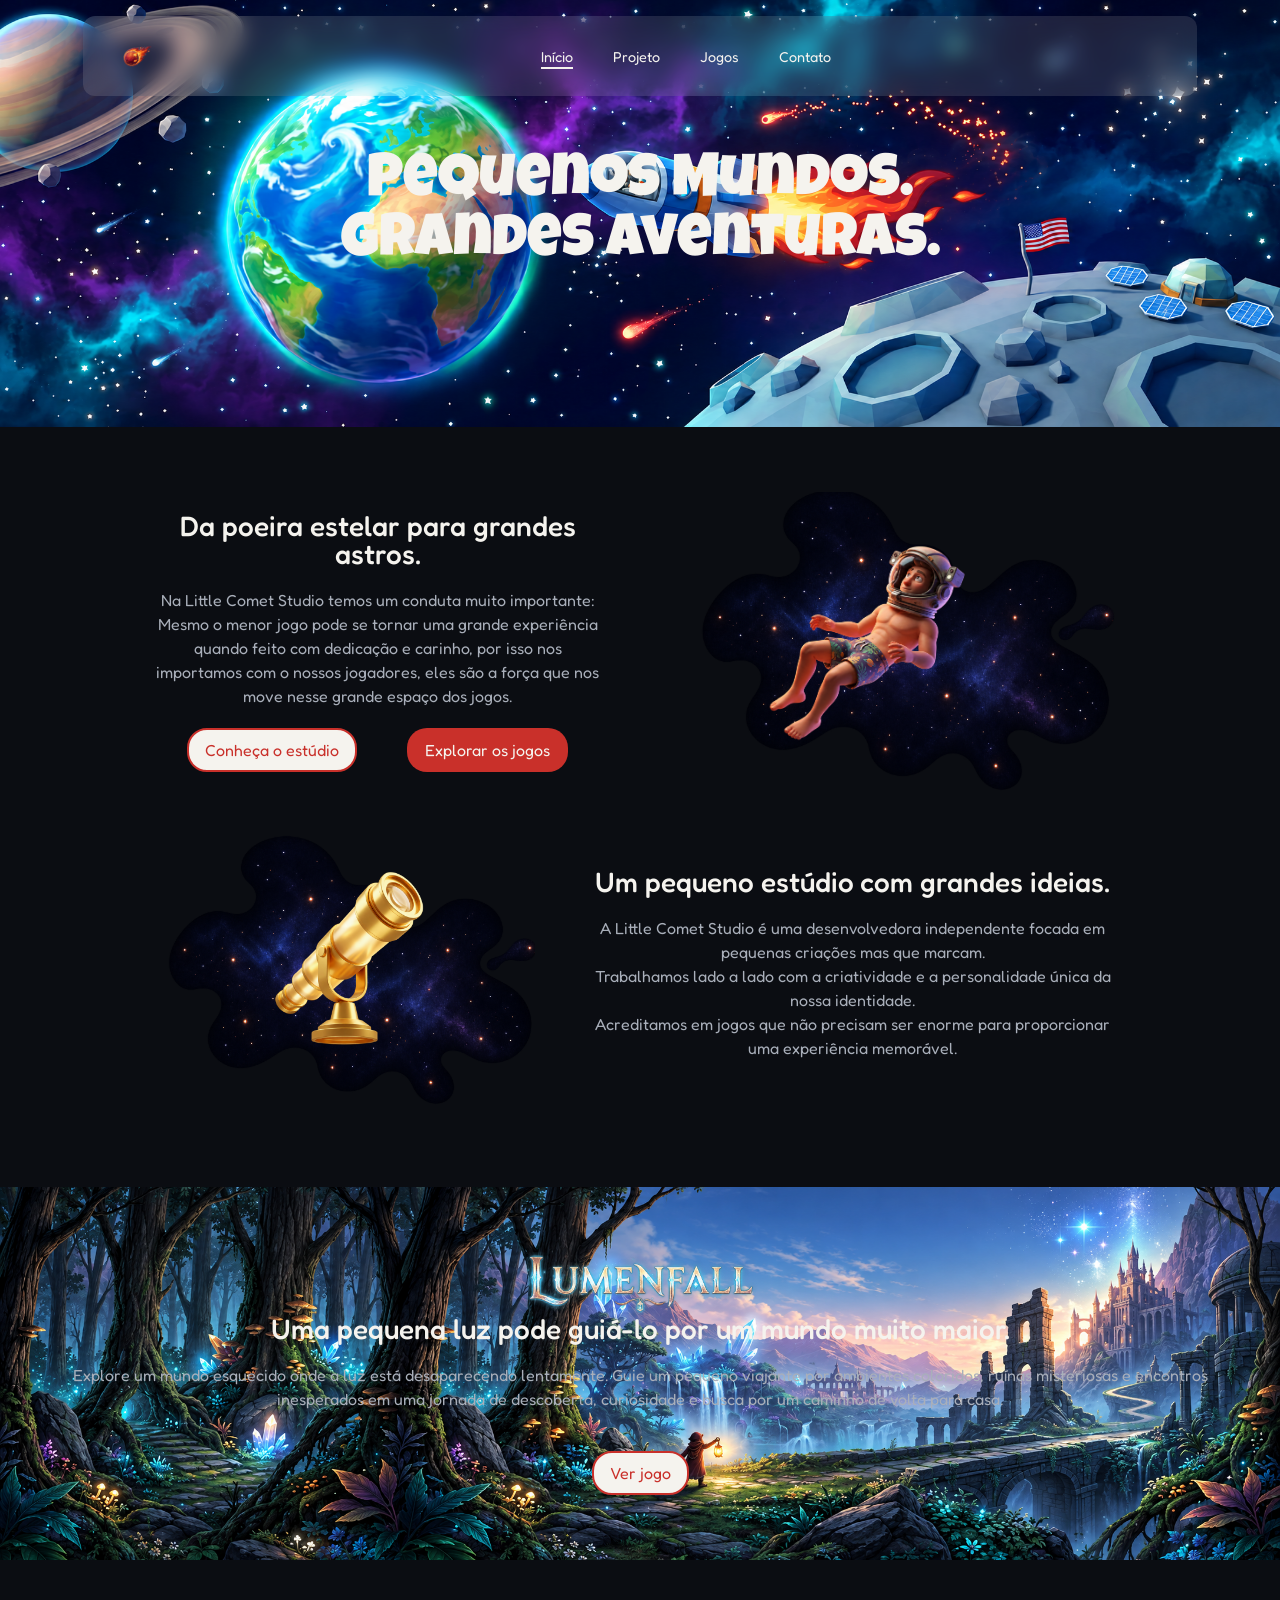
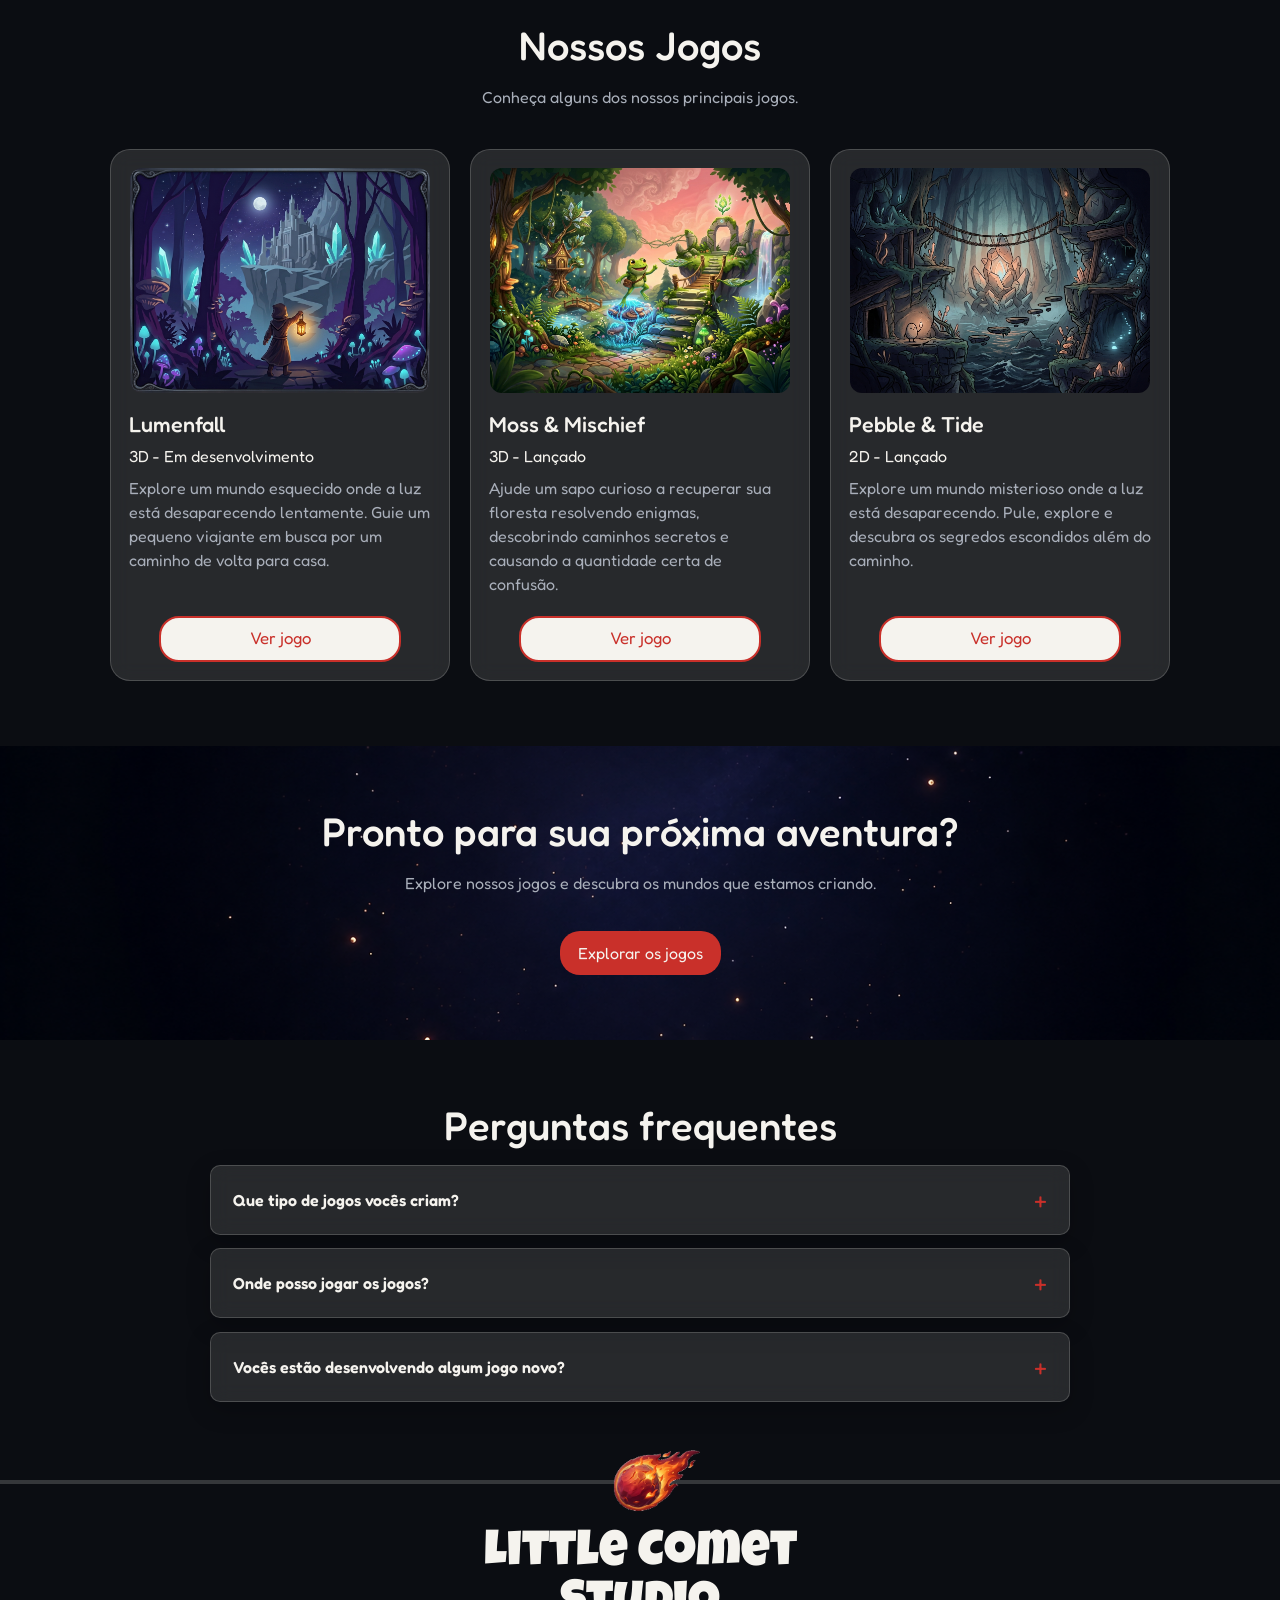
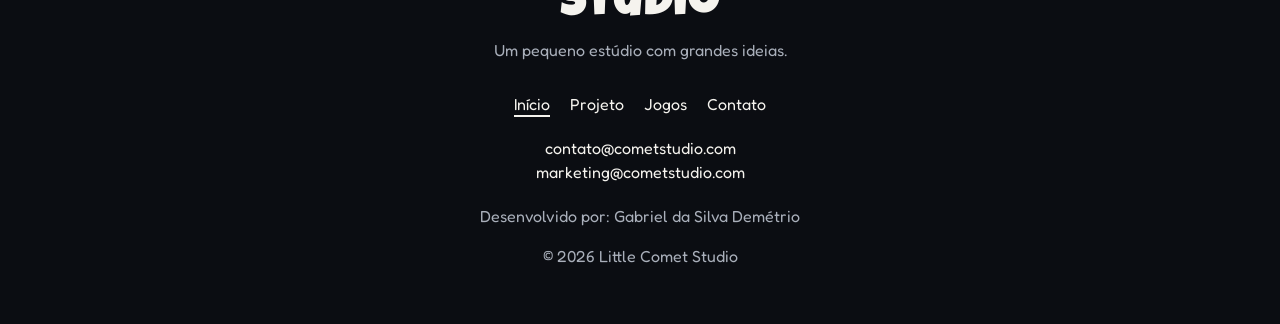
==== commit aa72032b: "Novos itens da Fase 2" ====
--- a/index.html
+++ b/index.html
@@ -5,7 +5,8 @@
     <meta charset="UTF-8">
     <meta name="viewport" content="width=device-width, initial-scale=1.0">
     <title>Início - Little Comet Studio</title>
-    <link rel="stylesheet" href="css/style.css">
+    <link href="https://cdn.jsdelivr.net/npm/bootstrap@5.3.3/dist/css/bootstrap.min.css" rel="stylesheet">
+    <link rel="stylesheet" href="style.css">
     <link rel="icon" type="image/png" href="imagens/logo.png">
 </head>
 
@@ -15,11 +16,11 @@
     ----------------------------------------- -->
     <header>
         <div class="topbar">
-            <div class="studio-logo">
+            <div class="studio-logo d-none d-lg-block">
                 <img src="imagens/logo.png" alt="Logo Little Comet Studio">
             </div>
 
-            <nav>
+            <nav class="d-none d-lg-block">
                 <ul>
                     <li><a href="index.html">Início</a></li>
                     <li><a href="projeto.html">Projeto</a></li>
@@ -27,6 +28,18 @@
                     <li><a href="contato.html">Contato</a></li>
                 </ul>
             </nav>
+            <div class="ms-auto position-relative d-lg-none"> <!-- d-lg-none -->
+                <button class="navbar-toggler navbar-dark" type="button" data-bs-toggle="collapse"
+                    data-bs-target="#menuPrincipalMobile" aria-label="Abrir menu">
+                    <span class="navbar-toggler-icon"></span>
+                </button>
+                <ul class="collapse position-absolute end-0 top-100" id="menuPrincipalMobile">
+                    <li><a href="index.html">Início</a></li>
+                    <li><a href="projeto.html">Projeto</a></li>
+                    <li><a href="jogos.html">Jogos</a></li>
+                    <li><a href="contato.html">Contato</a></li>
+                </ul>
+            </div>
         </div>
     </header>
 
@@ -38,12 +51,12 @@
             <h1 class="page-main-title">Pequenos Mundos.<br /> Grandes Aventuras.</h1>
         </div>
 
-        <section class="section-container section-spacing">
+        <section class="section-container section-spacing container">
             <!-- ----------------------------------------
                 Apresentação Inicial do que é o Estúdio
             ----------------------------------------- -->
-            <div class="home-introduction">
-                <div class="home-introduction-content">
+            <div class="home-introduction row">
+                <div class="home-introduction-content col">
                     <h2 class="section-title section-title--intro">
                         Da poeira estelar para grandes astros.
                     </h2>
@@ -53,11 +66,11 @@
                         espaço dos jogos.
                     </p>
                     <div class="home-introduction-actions">
-                        <a class="btn-primary" href="./jogos.html">Explorar nossos jogos</a>
                         <a class="btn-secondary" href="./projeto.html">Conheça o estúdio</a>
-                    </div>
-                </div>
-                <div class="home-introduction-image-container">
+                        <a class="btn-primary" href="./jogos.html">Explorar os jogos</a>
+                    </div>
+                </div>
+                <div class="home-introduction-image-container col">
                     <img class="home-introduction-image" src="imagens/characters/astronaut.png"
                         alt="Astronauta usando apenas o capacete e um samba canção levitando no espaço" />
                 </div>
@@ -100,14 +113,17 @@
                     curiosidade e busca por um caminho de volta para casa.
                 </p>
                 <br />
-                <a class="btn-primary" href="./jogos.html">Conheça Lumenfall</a>
+                <!-- <a class="btn-secondary" href="jogos.html?modal=modalLumenfall">Conheça Lumenfall</a> -->
+                <button type="button" class="btn btn-secondary" data-bs-toggle="modal" data-bs-target="#modalLumenfall">
+                    Ver jogo
+                </button>
             </div>
         </section>
 
         <!-- ----------------------------------------
             Apresentação dos principais jogos do Estúdio
         ----------------------------------------- -->
-        <section class="section-container section-spacing">
+        <section class="section-container section-spacing container">
             <div class="home-games-text">
                 <h2 class="section-title section-title--section">
                     Nossos Jogos
@@ -123,9 +139,13 @@
                     <div class="home-game-card-content">
                         <h3>Lumenfall</h3>
                         <span>3D - Em desenvolvimento</span>
-                        <p>Explore um mundo misterioso onde a luz está desaparecendo. Pule, explore e descubra os
-                            segredos escondidos além do caminho.</p>
-                        <a class="btn-primary" href="./jogos.html">Ver jogo</a>
+                        <p>Explore um mundo esquecido onde a luz está desaparecendo lentamente. Guie um pequeno viajante
+                            em busca por um caminho de volta para casa.</p>
+                        <!-- <a class="btn-secondary" href="jogos.html?modal=modalLumenfall">Ver jogo</a> -->
+                        <button type="button" class="btn btn-secondary" data-bs-toggle="modal"
+                            data-bs-target="#modalLumenfall">
+                            Ver jogo
+                        </button>
                     </div>
                 </article>
 
@@ -137,7 +157,13 @@
                         <span>3D - Lançado</span>
                         <p>Ajude um sapo curioso a recuperar sua floresta resolvendo enigmas, descobrindo caminhos
                             secretos e causando a quantidade certa de confusão.</p>
-                        <a class="btn-primary" href="./jogos.html">Ver jogo</a>
+                        <!-- <a class="btn btn-secondary" href="jogos.html?modal=modalMossMischief">
+                            Ver jogo
+                        </a> -->
+                        <button type="button" class="btn btn-secondary" data-bs-toggle="modal"
+                            data-bs-target="#modalMossMischief">
+                            Ver jogo
+                        </button>
                     </div>
                 </article>
 
@@ -149,7 +175,13 @@
                         <span>2D - Lançado</span>
                         <p>Explore um mundo misterioso onde a luz está desaparecendo. Pule, explore e descubra os
                             segredos escondidos além do caminho.</p>
-                        <a class="btn-primary" href="./jogos.html">Ver jogo</a>
+                        <!-- <a class="btn-secondary" href="jogos.html?modal=modalPebbleTide">
+                            Ver jogo
+                        </a> -->
+                        <button type="button" class="btn btn-secondary" data-bs-toggle="modal"
+                            data-bs-target="#modalPebbleTide">
+                            Ver jogo
+                        </button>
                     </div>
                 </article>
             </div>
@@ -237,6 +269,336 @@
         </div>
     </footer>
 
+    <!-- Fase 2: modais Bootstrap com conteúdo preenchido pelo array no script.js. -->
+    <!-- ========================================
+     Modal - Lumenfall
+    ========================================= -->
+    <div class="modal fade" id="modalLumenfall" tabindex="-1" aria-labelledby="modalLumenfallLabel" aria-hidden="true">
+        <div class="modal-dialog modal-lg modal-dialog-centered">
+            <div class="modal-content">
+
+                <div class="modal-header">
+                    <!-- <h2 class="modal-title" id="modalLumenfallLabel">
+                        Lumenfall
+                    </h2> -->
+                    <img src="imagens/game-logos/lumenfall-logo.png" class="img-fluid d-block mx-auto mb-4"
+                        alt="Logo do jogo Lumenfall">
+                    <button type="button" class="btn-close" data-bs-dismiss="modal" aria-label="Fechar"></button>
+                </div>
+
+                <div class="modal-body">
+
+                    <div class="indication">
+                        <div>
+                            <img src="imagens/indications/indication-10.webp"
+                                alt="Não recomendado para menores de 10 anos" width="40">
+                            Mistério, fantasia e momentos de tensão leve.
+                        </div>
+                    </div>
+
+                    <h3>Uma jornada onde cada luz importa</h3>
+
+                    <p>
+                        Em Lumenfall, um pequeno viajante desperta em um mundo
+                        misterioso, onde a luz está desaparecendo lentamente
+                        e antigas construções escondem histórias esquecidas.
+                        Sem saber exatamente como chegou até ali, ele precisa
+                        explorar florestas luminosas, atravessar pontes antigas
+                        e descobrir o que aconteceu com aquele lugar.
+                    </p>
+
+                    <p>
+                        Durante sua aventura, o jogador encontrará ambientes
+                        repletos de detalhes, criaturas inesperadas e enigmas
+                        que exigem observação e criatividade. Cada região
+                        apresenta novos desafios e pistas sobre o passado
+                        desse universo, incentivando a exploração e a
+                        descoberta de caminhos alternativos.
+                    </p>
+
+                    <p>
+                        Com uma atmosfera envolvente e uma narrativa construída
+                        por meio dos cenários, Lumenfall é uma experiência
+                        voltada para quem gosta de aventuras contemplativas,
+                        descobertas e histórias cheias de mistério.
+                    </p>
+
+                    <h4>Informações do jogo</h4>
+
+                    <ul>
+                        <li>
+                            <strong>Gênero:</strong> Aventura / Exploração
+                        </li>
+                        <li>
+                            <strong>Estilo:</strong> 3D
+                        </li>
+                        <li>
+                            <strong>Plataforma:</strong> PC
+                        </li>
+                        <!-- <li>
+                            <strong>Status:</strong> Em desenvolvimento
+                        </li> -->
+                        <!-- <li>
+                            <strong>Classificação indicativa sugerida:</strong>
+                            <img src="imagens/indications/indication-10.webp"
+                                alt="Não recomendado para menores de 10 anos" width="40">
+                            mistério, fantasia e momentos de tensão leve.
+                        </li> -->
+                        <!-- <li>
+                            <strong>Avaliação:</strong>
+                            Ainda não disponível, pois o jogo não foi lançado.
+                        </li> -->
+                    </ul>
+
+                    <small>
+                        A classificação indicativa apresentada é uma sugestão
+                        baseada na temática do jogo, não sendo uma
+                        classificação oficial.
+                    </small>
+                </div>
+
+                <div class="modal-footer">
+                    <button type="button" class="btn btn-secondary" data-bs-dismiss="modal">
+                        Fechar
+                    </button>
+
+                    <a href="contato.html" class="btn btn-primary">
+                        Perguntar sobre o jogo
+                    </a>
+                </div>
+
+            </div>
+        </div>
+    </div>
+
+
+    <!-- ========================================
+     Modal - Moss & Mischief
+    ========================================= -->
+    <div class="modal fade" id="modalMossMischief" tabindex="-1" aria-labelledby="modalMossMischiefLabel"
+        aria-hidden="true">
+        <div class="modal-dialog modal-lg modal-dialog-centered">
+            <div class="modal-content">
+
+                <div class="modal-header">
+                    <div class="game-modal-brand">
+                        <img src="imagens/game-logos/moss-mischief-logo.png" class="img-fluid"
+                            alt="Logo do jogo Moss & Mischief">
+
+                        <span class="badge bg-secondary rounded-pill">
+                            Perfil
+                        </span>
+                    </div>
+
+                    <button type="button" class="btn-close" data-bs-dismiss="modal" aria-label="Fechar">
+                    </button>
+                </div>
+
+                <div class="modal-body">
+
+                    <div class="indication">
+                        <div>
+                            <img src="imagens/indications/indication-livre.webp" alt="Classificação indicativa Livre"
+                                width="40">
+                            Aventura fantástica, humor leve e desafios.
+                        </div>
+                    </div>
+
+                    <h3>Uma pequena aventura, uma grande confusão</h3>
+
+                    <p>
+                        Moss &amp; Mischief acompanha um sapo curioso que
+                        precisa recuperar sua floresta depois que acontecimentos
+                        misteriosos começam a transformar o ambiente.
+                        Para restaurar o equilíbrio da natureza, ele embarca
+                        em uma jornada por cenários coloridos, plataformas
+                        desafiadoras e lugares escondidos entre cogumelos
+                        gigantes e antigas construções.
+                    </p>
+
+                    <p>
+                        O jogador deverá explorar diferentes áreas, resolver
+                        quebra-cabeças e descobrir maneiras criativas de
+                        superar obstáculos. Saltos precisos, mecanismos
+                        interativos e caminhos secretos fazem parte da
+                        aventura, incentivando a experimentação e a
+                        curiosidade ao longo de cada fase.
+                    </p>
+
+                    <p>
+                        Com uma proposta divertida e acessível, o jogo combina
+                        desafios de plataforma com momentos de humor e
+                        exploração. Seu universo encantador convida jogadores
+                        de diferentes idades a descobrir os segredos da
+                        floresta e acompanhar as travessuras de um protagonista
+                        pequeno no tamanho, mas enorme na determinação.
+                    </p>
+
+                    <div class="text-center my-4">
+                        <div class="fs-3" aria-hidden="true">
+                            <span class="text-warning">★ ★ ★ ★</span><span class="text-secondary"> ☆</span>
+                        </div>
+                    </div>
+
+                    <h4>Informações do jogo</h4>
+
+                    <ul>
+                        <li>
+                            <strong>Gênero:</strong> Puzzle / Plataforma
+                        </li>
+                        <li>
+                            <strong>Estilo:</strong> 3D
+                        </li>
+                        <li>
+                            <strong>Plataforma:</strong> PC
+                        </li>
+                        <!-- <li>
+                            <strong>Status:</strong> Lançado
+                        </li> -->
+                        <!-- <li>
+                            <strong>Classificação indicativa sugerida:</strong>
+                            <img src="imagens/indications/indication-livre.webp" alt="Classificação indicativa Livre"
+                                width="40">
+                            aventura fantástica, humor leve e desafios.
+                        </li> -->
+                        <!-- <li>
+                            <strong>Nota ilustrativa:</strong> 8,7/10
+                        </li> -->
+                    </ul>
+
+                    <small>
+                        A classificação indicativa é sugerida e não oficial.
+                        A nota apresentada é ilustrativa e deverá ser
+                        substituída por uma avaliação real.
+                    </small>
+                </div>
+
+                <div class="modal-footer">
+                    <button type="button" class="btn btn-secondary" data-bs-dismiss="modal">
+                        Fechar
+                    </button>
+
+                    <a href="contato.html" class="btn btn-primary">
+                        Perguntar sobre o jogo
+                    </a>
+                </div>
+
+            </div>
+        </div>
+    </div>
+
+
+    <!-- ========================================
+     Modal - Pebble & Tide
+    ========================================= -->
+    <div class="modal fade" id="modalPebbleTide" tabindex="-1" aria-labelledby="modalPebbleTideLabel"
+        aria-hidden="true">
+        <div class="modal-dialog modal-lg modal-dialog-centered">
+            <div class="modal-content">
+
+                <div class="modal-header">
+                    <!-- <h2 class="modal-title " id="modalPebbleTideLabel">
+                        Pebble &amp; Tide
+                    </h2> -->
+                    <img src="imagens/game-logos/pebble-tide-logo.png" class="img-fluid d-block mx-auto mb-4"
+                        alt="Logo do jogo Pebble & Tide">
+                    <button type="button" class="btn-close" data-bs-dismiss="modal" aria-label="Fechar"></button>
+                </div>
+
+                <div class="modal-body">
+                    <div class="indication">
+                        <div>
+                            <img src="imagens/indications/indication-livre.webp" alt="Classificação indicativa Livre"
+                                width="40">
+                            Exploração e desafios de raciocínio.
+                        </div>
+                    </div>
+
+                    <h3>O oceano guarda mais caminhos do que parece</h3>
+
+                    <p>
+                        Em Pebble &amp; Tide, uma pequena criatura aventureira
+                        explora um arquipélago misterioso, formado por ilhas,
+                        cavernas e passagens escondidas. Entretanto, o oceano
+                        não é apenas parte do cenário: suas marés determinam
+                        quais caminhos estarão disponíveis e quais segredos
+                        poderão ser descobertos.
+                    </p>
+
+                    <p>
+                        O jogador precisa observar o movimento da água e
+                        utilizar as mudanças de maré para solucionar enigmas,
+                        alcançar novas regiões e atravessar obstáculos.
+                        Lugares aparentemente inacessíveis podem se tornar
+                        passagens quando o nível do mar diminui, enquanto
+                        outras situações exigem a elevação da água para
+                        permitir o avanço.
+                    </p>
+
+                    <p>
+                        Com uma apresentação em 2D e uma experiência focada
+                        em raciocínio e exploração, Pebble &amp; Tide transforma
+                        o ambiente em parte fundamental dos desafios.
+                        Cada descoberta oferece uma nova perspectiva sobre
+                        as ilhas, incentivando o jogador a experimentar,
+                        observar e encontrar soluções inesperadas.
+                    </p>
+
+                    <div class="text-center my-4">
+                        <div class="fs-3" aria-hidden="true">
+                            <span class="text-warning">★ ★ ★ ★ ★</span>
+                        </div>
+                    </div>
+
+                    <h4>Informações do jogo</h4>
+
+                    <ul>
+                        <li>
+                            <strong>Gênero:</strong> Puzzle / Quebra-cabeça
+                        </li>
+                        <li>
+                            <strong>Estilo:</strong> 2D
+                        </li>
+                        <li>
+                            <strong>Plataforma:</strong> PC
+                        </li>
+                        <!-- <li>
+                            <strong>Status:</strong> Lançado
+                        </li> -->
+                        <!-- <li>
+                            <strong>Classificação indicativa sugerida:</strong>
+                            <img src="imagens/indications/indication-livre.webp" alt="Classificação indicativa Livre"
+                                width="40">
+                            exploração e desafios de raciocínio.
+                        </li> -->
+                        <!-- <li>
+                            <strong>Nota ilustrativa:</strong> 9,0/10
+                        </li> -->
+                    </ul>
+
+                    <small>
+                        A classificação indicativa é sugerida e não oficial.
+                        A nota apresentada é ilustrativa e deverá ser
+                        substituída por uma avaliação real.
+                    </small>
+                </div>
+
+                <div class="modal-footer">
+                    <button type="button" class="btn btn-secondary" data-bs-dismiss="modal">
+                        Fechar
+                    </button>
+
+                    <a href="contato.html" class="btn btn-primary">
+                        Perguntar sobre o jogo
+                    </a>
+                </div>
+
+            </div>
+        </div>
+    </div>
 </body>
 
+<script src="https://cdn.jsdelivr.net/npm/bootstrap@5.3.3/dist/js/bootstrap.bundle.min.js"></script>
+<script src="script.js"></script>
+
 </html>
--- a/style.css
+++ b/style.css
@@ -0,0 +1,1592 @@
+@import url('https://fonts.googleapis.com/css2?family=Fredoka:wght@300..700&family=Luckiest+Guy&display=swap');
+
+
+ol,
+ul {
+    padding-right: 2rem
+}
+
+/* Fase 2: menu mobile responsivo criado com o componente Navbar do Bootstrap. */
+@media (max-width: 992px) {
+    #menuPrincipalMobile {
+        min-width: 80vw;
+        list-style: none;
+        z-index: 10;
+
+
+
+        align-items: center;
+        gap: 2rem;
+        border-radius: 12px;
+        background-color: rgba(245, 243, 238, 0.12);
+        box-sizing: border-box;
+        margin: var(--espacamento-padrao) auto;
+        pointer-events: auto;
+        -webkit-backdrop-filter: blur(15px) !important;
+        backdrop-filter: blur(15px) !important;
+    }
+
+    #menuPrincipalMobile ul {
+        padding-right: 2rem;
+        justify-content: center;
+        align-items: center;
+    }
+
+    #menuPrincipalMobile li {
+        margin: 0;
+        justify-content: center;
+        align-items: center;
+    }
+
+    #menuPrincipalMobile a {
+        display: block;
+        padding: 0.6rem 35%;
+        color: var(--cor-primaria);
+        text-decoration: none;
+        border-radius: 0.3rem;
+    }
+
+    #menuPrincipalMobile a:hover,
+    #menuPrincipalMobile a:focus {
+        color: var(--cor-primaria);
+        background-color: var(--cor-destaque);
+    }
+}
+
+:root {
+    --cor-primaria: #F5F3EE;
+    --cor-secundaria: #0B0D12;
+    --cor-texto-secundario: #A9AFBA;
+    --cor-destaque: #C9302A;
+    --cor-destaque-foco: #FB0000;
+    --cor-destaque-secundaria: #D3D3D3;
+    --espacamento-padrao: 1rem;
+}
+
+* {
+    margin: 0;
+    padding: 0;
+    box-sizing: border-box;
+}
+
+/* -----------------------------------------
+   Body
+----------------------------------------- */
+body {
+    margin: 0;
+    font-family: 'Fredoka', sans-serif;
+    color: var(--cor-primaria);
+    background-color: var(--cor-secundaria);
+    line-height: 1.5;
+}
+
+p,
+article,
+label,
+input,
+textarea {
+    color: var(--cor-primaria);
+}
+
+p {
+    color: var(--cor-texto-secundario);
+}
+
+h1 {
+    font-family: 'Luckiest Guy', cursive;
+    font-weight: 400;
+    color: var(--cor-primaria);
+}
+
+h2,
+h3 {
+    color: var(--cor-primaria);
+}
+
+a {
+    color: var(--cor-primaria);
+}
+
+header .topbar nav a.pagina-atual,
+footer .footer-links nav li a.pagina-atual {
+    text-decoration: underline;
+    text-decoration-thickness: 2px;
+    text-underline-offset: 5px;
+}
+
+.visually-hidden {
+    position: absolute;
+    width: 1px;
+    height: 1px;
+    padding: 0;
+    margin: -1px;
+    overflow: hidden;
+    clip: rect(0, 0, 0, 0);
+    white-space: nowrap;
+    border: 0;
+}
+
+/* -----------------------------------------
+   Título Principal
+----------------------------------------- */
+.page-main-title {
+    width: min(92%, 1100px);
+    margin: 0;
+    padding: 0;
+    font-size: clamp(1.8rem, 5vw, 3.75rem);
+    text-align: center;
+    line-height: 1;
+}
+
+.hero .page-subtitle {
+    text-align: center
+}
+
+/* -----------------------------------------
+   Título Segundário
+----------------------------------------- */
+.section-title {
+    color: var(--cor-primaria);
+    text-align: center;
+    line-height: 1;
+    margin: 0 0 20px;
+}
+
+.section-title--intro {
+    font-size: 28px;
+}
+
+.section-title--section {
+    font-size: 40px;
+}
+
+@media (max-width: 768px) {
+    .section-title--intro {
+        font-size: 20px;
+    }
+
+    .section-title--section {
+        font-size: 30px;
+    }
+}
+
+/* -----------------------------------------
+   Botões
+----------------------------------------- */
+.btn-primary {
+    display: inline-block;
+    padding: 0.5rem 1rem;
+    border: none;
+    cursor: pointer;
+    transition: background-color 0.2s ease;
+    text-decoration: none;
+    color: var(--cor-primaria);
+    background-color: var(--cor-destaque);
+    border: 2px solid transparent;
+    border-radius: 20px;
+}
+
+.btn-primary:hover,
+.btn-primary:focus-visible {
+    background-color: var(--cor-destaque-foco);
+}
+
+.btn-secondary {
+    display: inline-block;
+    padding: 0.5rem 1rem;
+    color: var(--cor-destaque);
+    background-color: var(--cor-primaria);
+    border: 2px solid var(--cor-destaque);
+    border-radius: 20px;
+    text-decoration: none;
+}
+
+.btn-secondary:hover,
+.btn-secondary:focus-visible {
+    color: var(--cor-destaque);
+    background-color: var(--cor-destaque-secundaria);
+    border-color: var(--cor-destaque-foco);
+}
+
+/* -----------------------------------------
+   Topbar
+----------------------------------------- */
+header {
+    display: flex;
+    justify-content: center;
+    position: fixed;
+    top: 0;
+    left: 0;
+    width: 100%;
+    z-index: 1000;
+    pointer-events: none;
+}
+
+.topbar {
+    display: flex;
+    align-items: center;
+    gap: 2rem;
+    height: 80px;
+    width: 1114px;
+    padding: 0.75rem 1.5rem;
+    border-radius: 12px;
+    background-color: rgba(245, 243, 238, 0.12);
+    box-sizing: border-box;
+    margin: var(--espacamento-padrao) auto;
+    pointer-events: auto;
+    backdrop-filter: blur(10px);
+    -webkit-backdrop-filter: blur(10px);
+}
+
+.topbar .studio-logo {
+    flex-shrink: 0;
+    width: 60px;
+    height: 60px;
+    border-radius: 4px;
+    display: flex;
+    align-items: center;
+    justify-content: center;
+    overflow: hidden;
+}
+
+.topbar .studio-logo img {
+    display: block;
+    width: 100%;
+    height: 100%;
+    object-fit: contain;
+}
+
+.topbar nav {
+    flex: 1;
+}
+
+.topbar nav ul {
+    list-style: none;
+    display: flex;
+    justify-content: center;
+    margin-top: 1rem;
+    gap: 2.5rem;
+}
+
+.topbar nav a {
+    text-decoration: none;
+    color: var(--cor-primaria);
+    font-size: 0.9rem;
+}
+
+.topbar nav a:hover,
+.topbar nav a:focus-visible {
+    color: var(--cor-texto-secundario);
+}
+
+@media (max-width: 768px) {
+    .topbar {
+        flex-wrap: wrap;
+        justify-content: center;
+        width: clamp(300px, 85vw, 650px);
+        height: auto;
+        padding: 0.75rem 1rem;
+        margin-top: 20px;
+        gap: clamp(0.75rem, 3vw, 2rem);
+    }
+
+    .topbar .studio-logo {
+        width: clamp(45px, 8vw, 60px);
+        height: clamp(45px, 8vw, 60px);
+    }
+
+    .topbar nav ul {
+        align-items: center;
+        gap: clamp(0.5rem, 3vw, 1.5rem);
+        padding: 0;
+    }
+
+    .topbar nav a {
+        font-size: clamp(0.75rem, 2vw, 0.9rem);
+    }
+}
+
+@media (max-width: 576px) {
+    header {
+        display: flex;
+        justify-content: flex-start;
+        /* Alinha os itens filhos à esquerda */
+        align-items: center;
+        width: 100%;
+    }
+
+    .topbar {
+        width: 50px;
+        margin-right: 0;
+        /* Garante que não há margem empurrando para o centro */
+        margin-left: 80vw;
+        /* Mantém qualquer outro item à direita, se houver */
+    }
+
+}
+
+/* -----------------------------------------
+   Main
+----------------------------------------- */
+main {
+    padding: 0;
+}
+
+.section-container {
+    width: 1300px;
+    max-width: 100%;
+    margin: 0 auto;
+}
+
+.section-spacing {
+    padding-block: 65px;
+}
+
+/* Notebook */
+@media (max-width: 1400px) {
+    .section-container {
+        width: 1200px;
+    }
+}
+
+@media (max-width: 1200px) {
+    .section-container {
+        width: 1000px;
+    }
+}
+
+/* Tablet */
+@media (max-width: 992px) {
+    .section-container {
+        width: 780px;
+    }
+}
+
+@media (max-width: 768px) {
+    .section-container {
+        width: 580px;
+    }
+}
+
+/* Celular */
+@media (max-width: 576px) {
+    .section-container {
+        width: 100%;
+        padding-inline: 20px;
+        box-sizing: border-box;
+    }
+}
+
+/* -----------------------------------------
+   Heros
+----------------------------------------- */
+.hero {
+    background-image: url("imagens/heros/home-hero.png");
+    background-repeat: no-repeat;
+    background-size: cover;
+    background-position: center;
+    aspect-ratio: 3 / 1;
+    width: 100%;
+    height: auto;
+    position: relative;
+    z-index: 0;
+    display: flex;
+    flex-direction: column;
+    justify-content: center;
+    align-items: center;
+}
+
+@media (max-width: 768px) {
+    .hero {
+        aspect-ratio: auto;
+        min-height: clamp(260px, 72vw, 420px);
+        background-size: cover;
+        background-position: center;
+    }
+}
+
+/* Hero da Página de Jogos */
+.hero--home {
+    background-image: url("imagens/heros/home-hero.png");
+}
+
+/* Hero da Página de Projetos */
+.hero--project {
+    background-image: url("imagens/heros/project-hero.png");
+}
+
+/* Hero da Página de Jogos */
+.hero--games {
+    background-image: url("imagens/heros/games-hero.png");
+}
+
+/* Hero da Página de Contato */
+.hero--contact {
+    background-image: url("imagens/heros/contact-hero.png");
+}
+
+/* Hero da Página de Feedback */
+.hero--feedback {
+    background-image: url("imagens/heros/feedback-hero.png");
+}
+
+/* -----------------------------------------
+   CTA
+----------------------------------------- */
+.cta {
+    background-image: url("imagens/backgrounds/fundo-espacial.png");
+    background-repeat: no-repeat;
+    background-size: cover;
+    background-position: center;
+    height: auto;
+    text-align: center;
+}
+
+.cta .btn-primary {
+    margin-top: 20px;
+}
+
+/* -----------------------------------------
+   FAQ
+----------------------------------------- */
+.faq-card {
+    width: 100%;
+    max-width: 860px;
+    margin: 0 auto 0.85rem;
+    border-radius: 10px;
+    padding: 0;
+    overflow: hidden;
+    background: rgba(245, 243, 238, 0.12);
+    border: 1px solid rgba(245, 243, 238, 0.18);
+    box-shadow: 0 8px 24px rgba(0, 0, 0, 0.22);
+    backdrop-filter: blur(10px);
+    -webkit-backdrop-filter: blur(10px);
+}
+
+.faq {
+    width: 100%;
+    max-width: 980px;
+    margin: 0 auto;
+}
+
+.faq h2 {
+    text-align: center;
+}
+
+.faq-card summary {
+    position: relative;
+    display: flex;
+    align-items: center;
+    justify-content: space-between;
+    gap: 1.5rem;
+    min-height: 68px;
+    padding: 1.15rem 1.35rem;
+    cursor: pointer;
+    color: var(--cor-primaria);
+    font-size: 1rem;
+    font-weight: 600;
+    list-style: none;
+}
+
+
+.faq-card summary::after {
+    content: "+";
+    flex: 0 0 auto;
+    color: var(--cor-destaque);
+    font-size: 1.5rem;
+    font-weight: 400;
+    line-height: 1;
+}
+
+.faq-card[open] {
+    border-color: var(--cor-destaque);
+}
+
+.faq-card[open] summary::after {
+    content: "-";
+}
+
+.faq-card p {
+    margin: 0;
+    padding: 0 1.35rem 1.25rem;
+    color: var(--cor-texto-secundario);
+    line-height: 1.7;
+}
+
+@media (max-width: 768px) {
+    .faq {
+        margin: 0 auto;
+    }
+
+    .faq h2 {
+        margin-bottom: 20px;
+    }
+
+    .faq-card summary {
+        min-height: 62px;
+        padding: 1rem;
+        font-size: 0.95rem;
+    }
+
+    .faq-card p {
+        padding: 0 1rem 1rem;
+    }
+}
+
+/* -----------------------------------------
+   Footer
+----------------------------------------- */
+footer {
+    padding: var(--espacamento-padrao);
+    text-align: center;
+    height: 200px;
+    border-top: 4px solid rgba(245, 243, 238, 0.18);
+}
+
+footer .footer-logo-container {
+    display: flex;
+    justify-content: center;
+    align-items: center;
+}
+
+footer .footer-logo {
+    display: flex;
+    justify-content: center;
+    align-items: center;
+    height: 100px;
+    margin-top: -70px;
+    margin-left: 30px;
+    z-index: 9999;
+}
+
+footer .footer-links nav {
+    list-style: none;
+    display: flex;
+    justify-content: center;
+    align-items: center;
+    gap: 20px;
+    margin-top: 30px;
+}
+
+footer .footer-links nav li a {
+    text-decoration: none;
+    color: var(--cor-primaria);
+}
+
+footer .footer-content h3 {
+    font-size: 50px;
+    font-family: 'Luckiest Guy', cursive;
+    font-weight: 400;
+    color: var(--cor-primaria);
+    line-height: 1;
+}
+
+footer .footer-email-container {
+    margin-top: 20px;
+    margin-bottom: 20px;
+    display: flex;
+    justify-content: center;
+    align-items: center;
+    flex-direction: column;
+}
+
+footer .footer-email-container a {
+    text-decoration: none;
+    color: var(--cor-primaria);
+}
+
+footer .footer-content-bottom {
+    padding-bottom: 40px;
+}
+
+@media (max-width: 768px) {
+    footer .footer-content h3 {
+        font-size: 25px;
+        margin-bottom: 10px;
+    }
+}
+
+
+/* -----------------------------------------
+   Home - Introdução
+----------------------------------------- */
+.home-introduction {
+    display: flex;
+    max-width: 1000px;
+    margin: 0 auto;
+    align-items: center;
+    gap: 50px;
+    padding-bottom: 30px;
+}
+
+.home-introduction-content {
+    text-align: center;
+    width: 650px;
+}
+
+.home-introduction-actions {
+    display: flex;
+    margin-top: 20px;
+    justify-content: center;
+    gap: 50px;
+}
+
+.home-introduction-image-container {
+    background-image: url("imagens/backgrounds/fundo-espacial-liquido.png");
+    background-repeat: no-repeat;
+    background-size: cover;
+    background-position: center;
+    width: 375px;
+    height: 300px;
+    flex-shrink: 0;
+}
+
+.home-introduction-image {
+    height: 200px;
+    width: auto;
+    margin: 50px auto 0;
+}
+
+/* Tablet */
+@media (max-width: 768px) {
+    .home-introduction {
+        flex-direction: column;
+        max-width: 550px;
+        gap: 20px;
+    }
+
+    .home-introduction-content {
+        order: 2;
+        text-align: center;
+        width: 100%;
+        max-width: 550px;
+    }
+
+    .home-introduction-image {
+        height: clamp(140px, 35vw, 200px);
+        margin-top: clamp(30px, 7vw, 50px);
+    }
+
+    .home-introduction-actions {
+        gap: clamp(20px, 6vw, 50px);
+    }
+}
+
+/* Celular */
+@media (max-width: 576px) {
+    .home-introduction {
+        width: 100%;
+        max-width: none;
+        padding: 0 20px 30px;
+        box-sizing: border-box;
+    }
+
+    .home-introduction-content {
+        width: 100%;
+        max-width: none;
+    }
+
+    .home-introduction-image-container {
+        width: clamp(250px, 65vw, 350px);
+        height: clamp(200px, 52vw, 300px);
+    }
+
+    .home-introduction-image {
+        height: clamp(140px, 35vw, 200px);
+        margin-top: clamp(30px, 7vw, 50px);
+    }
+
+    .home-introduction-actions {
+        gap: clamp(20px, 6vw, 50px);
+    }
+}
+
+/* -----------------------------------------
+   Home - Sobre
+----------------------------------------- */
+.home-about {
+    display: flex;
+    max-width: 1000px;
+    margin: 0 auto;
+    align-items: center;
+    gap: 50px;
+    padding: 0 20px;
+}
+
+.home-about-image-container {
+    background-image: url("imagens/backgrounds/fundo-espacial-liquido.png");
+    background-repeat: no-repeat;
+    background-size: cover;
+    background-position: center;
+    width: 375px;
+    height: 300px;
+    flex-shrink: 0;
+}
+
+.home-about-image {
+    width: 175px;
+    margin: 40px 100px;
+}
+
+.home-about-content {
+    text-align: center;
+    width: 100%;
+    max-width: 575px;
+}
+
+/* Tablet */
+@media (max-width: 768px) {
+    .home-about {
+        flex-direction: column;
+        gap: 20px;
+        max-width: 550px;
+    }
+
+    .home-about-content {
+        order: 2;
+    }
+
+    .home-about-image {
+        order: 1;
+    }
+}
+
+/* Celular */
+@media (max-width: 576px) {
+    .home-about {
+        width: 100%;
+        max-width: none;
+        padding: 0 20px;
+        box-sizing: border-box;
+    }
+
+    .home-about-content {
+        width: 100%;
+        max-width: none;
+    }
+
+    .home-about-image-container {
+        width: clamp(250px, 65vw, 375px);
+        height: clamp(200px, 52vw, 300px);
+    }
+
+    .home-about-image {
+        display: block;
+        width: clamp(120px, 30vw, 150px);
+        margin: clamp(25px, 7vw, 40px) auto;
+    }
+}
+
+
+/* -----------------------------------------
+   Home - Jogo em Destaque
+----------------------------------------- */
+.home-highlighted-game {
+    background-image: url("imagens/game-images/lumenfall-background.jpg");
+    background-repeat: no-repeat;
+    background-size: cover;
+    background-position: center;
+    height: auto;
+    text-align: center;
+}
+
+.home-highlighted-logo {
+    width: 250px;
+}
+
+/* -----------------------------------------
+   Home - Jogos
+----------------------------------------- */
+.home-games-text {
+    text-align: center;
+}
+
+.home-games-grid {
+    display: flex;
+    flex-wrap: wrap;
+    gap: 20px;
+    justify-content: center;
+}
+
+.home-game-card {
+    width: calc((100% - 40px) / 3);
+    flex: 0 1 calc((100% - 40px) / 3);
+    overflow: hidden;
+    border-radius: 20px;
+    background: rgba(245, 243, 238, 0.12);
+    backdrop-filter: blur(10px);
+    -webkit-backdrop-filter: blur(10px);
+    border: 1px solid rgba(245, 243, 238, 0.18);
+}
+
+.home-game-card-image {
+    display: block;
+    width: 300px;
+    height: 225px;
+    max-width: calc(100% - 36px);
+    margin: 18px auto 0;
+    border-radius: 12px;
+    object-fit: cover;
+}
+
+.home-game-card-content {
+    padding: 20px 18px 18px;
+}
+
+.home-game-card h3 {
+    font-size: 1.35rem;
+    line-height: 1.1;
+}
+
+.home-game-card span {
+    display: block;
+    margin-top: 2px;
+    color: var(--cor-primaria);
+    font-size: 1rem;
+}
+
+.home-game-card p {
+    margin-top: 8px;
+    min-height: 124px;
+}
+
+.home-game-card .btn-secondary {
+    display: block;
+    width: 80%;
+    margin: 16px auto 0;
+    font-size: 1.05rem;
+    text-align: center;
+    align-content: center;
+}
+
+@media (min-width: 1200px) {
+    .home-games-grid {
+        justify-content: center;
+        flex-wrap: wrap;
+    }
+
+    .home-game-card {
+        width: clamp(280px, 30vw, 340px);
+        flex: 0 1 clamp(280px, 30vw, 340px);
+    }
+}
+
+/* Tablet */
+@media (max-width: 992px) {
+    .home-games-grid {
+        gap: 20px;
+    }
+
+    .home-game-card {
+        width: 100%;
+        max-width: 320px;
+        flex-basis: 320px;
+    }
+}
+
+
+/* Celular */
+@media (max-width: 576px) {
+    .home-games-grid {
+        width: 100%;
+    }
+
+    .home-game-card {
+        width: 100%;
+        max-width: 320px;
+        flex-basis: 100%;
+    }
+
+    .home-game-card-image {
+        width: clamp(220px, 80vw, 300px);
+        height: auto;
+        aspect-ratio: 4 / 3;
+    }
+}
+
+
+/* -----------------------------------------
+   Projeto - Sobre
+----------------------------------------- */
+.project-about {
+    background-image:
+        linear-gradient(rgba(0, 0, 0, 0.6), rgba(0, 0, 0, 0.6)),
+        url('imagens/backgrounds/comet-background.jpg');
+    background-repeat: no-repeat;
+    background-size: cover;
+    background-position: center;
+    width: 100%;
+    height: auto;
+    position: relative;
+    z-index: 0;
+}
+
+.project-about-card {
+    align-items: center;
+    gap: 2rem;
+    padding: 8%;
+    border-radius: 12px;
+    background-color: rgba(245, 243, 238, 0.12);
+    box-sizing: border-box;
+    margin: var(--espacamento-padrao) auto;
+    pointer-events: auto;
+    backdrop-filter: blur(10px);
+    -webkit-backdrop-filter: blur(10px);
+}
+
+/* -----------------------------------------
+   Projeto - Missão
+----------------------------------------- */
+.project-mission {
+    display: flex;
+    max-width: 1000px;
+    margin: 0 auto;
+    align-items: center;
+    gap: 50px;
+    padding-bottom: 30px;
+}
+
+.project-mission-image-container {
+    background-image: url("imagens/backgrounds/fundo-espacial-liquido.png");
+    background-repeat: no-repeat;
+    background-size: cover;
+    background-position: center;
+    width: 375px;
+    height: 300px;
+    flex-shrink: 0;
+}
+
+.project-mission-image {
+    width: 175px;
+    margin: 40px 100px;
+}
+
+
+.project-mission-content {
+    text-align: center;
+    width: 650px;
+}
+
+/* Tablet */
+@media (max-width: 768px) {
+    .project-mission {
+        flex-direction: column;
+        max-width: 550px;
+        gap: 20px;
+    }
+
+    .project-mission-content {
+        order: 2;
+        text-align: center;
+        width: 100%;
+        max-width: 550px;
+    }
+
+    .project-mission-image-container {
+        order: 1;
+    }
+
+}
+
+/* Celular */
+@media (max-width: 576px) {
+    .project-mission {
+        width: 100%;
+        max-width: none;
+        padding: 0 20px 30px;
+        box-sizing: border-box;
+    }
+
+    .project-mission-content {
+        width: 100%;
+        max-width: none;
+    }
+
+    .project-mission-image-container {
+        width: clamp(250px, 65vw, 350px);
+        height: clamp(200px, 52vw, 300px);
+    }
+
+    .project-mission-image {
+        display: block;
+        width: auto;
+        height: clamp(140px, 35vw, 200px);
+        margin-top: clamp(30px, 7vw, 120px);
+        margin-left: auto;
+        margin-right: auto;
+    }
+}
+
+/* -----------------------------------------
+   Projeto - Como desenvolvemos nossos jogos
+----------------------------------------- */
+.project-principles {
+    align-items: center;
+    justify-content: center;
+
+}
+
+.project-principles-text {
+    text-align: center;
+}
+
+.project-principles-grid {
+    display: flex;
+    flex-wrap: wrap;
+    gap: 20px;
+    justify-content: center;
+    margin-inline: auto;
+}
+
+.project-principle-card {
+    width: 250px;
+    flex: 0 0 250px;
+
+    overflow: hidden;
+    border-radius: 20px;
+    background: rgba(245, 243, 238, 0.12);
+    backdrop-filter: blur(10px);
+    -webkit-backdrop-filter: blur(10px);
+    border: 1px solid rgba(245, 243, 238, 0.18);
+}
+
+.project-principle-card div {
+    height: 50px;
+}
+
+.project-principle-card h3 {
+    margin: 20px 20px;
+    font-size: 1.35rem;
+    line-height: 1.1;
+}
+
+.project-principle-card p {
+    margin: 10px 20px;
+    min-height: 124px;
+}
+
+@media (min-width: 1200px) {
+
+    .project-principles-grid {
+        max-width: 1060px;
+    }
+}
+
+/* Tablet */
+@media (max-width: 992px) {
+    .project-principles-grid {
+        max-width: 790px;
+    }
+}
+
+@media (max-width: 768px) {
+    .project-principles-grid {
+        max-width: 520px;
+    }
+}
+
+/* Celular */
+@media (max-width: 576px) {
+    .project-principles-grid {
+        max-width: 250px;
+    }
+}
+
+/* -----------------------------------------
+   Jogos - Lista
+----------------------------------------- */
+.games-catalog {
+    display: flex;
+    flex-direction: column;
+    gap: 24px;
+}
+
+.games-list-text {
+    text-align: center;
+}
+
+.game-entry {
+    display: flex;
+    align-items: flex-start;
+    gap: 32px;
+    padding: 2rem;
+    border: 0.5px solid rgba(255, 255, 255, 0.1);
+    border-radius: 12px;
+    background-color: rgba(245, 243, 238, 0.12);
+}
+
+.jogos-renderizados {
+    /* Fase 2: organiza verticalmente os cards criados pelo JavaScript. */
+    display: flex;
+    flex-direction: column;
+    gap: 24px;
+}
+
+/* Fase 2: usa o componente card do Bootstrap sem perder o visual original dos jogos. */
+.game-entry.card {
+    display: flex;
+    flex-direction: row;
+    color: inherit;
+    background-color: rgba(245, 243, 238, 0.12);
+    border: 0.5px solid rgba(255, 255, 255, 0.1);
+    border-radius: 12px;
+    box-shadow: none;
+}
+
+.game-entry-content {
+    flex: 1;
+    display: flex;
+    flex-direction: column;
+    gap: 14px;
+    min-width: 0;
+}
+
+.game-entry-image-container {
+    max-width: 300px;
+}
+
+.game-entry-image {
+    max-width: 260px;
+    border-radius: 20px;
+}
+
+.game-entry-header {
+    display: flex;
+    align-items: center;
+    gap: 12px;
+    flex-wrap: wrap;
+    justify-content: space-between;
+}
+
+.game-entry-header h3 {
+    margin: 0;
+}
+
+.game-specs {
+    display: flex;
+    gap: 32px;
+    flex-wrap: wrap;
+    list-style: none;
+    margin: 0;
+    padding: 12px 0;
+    border-top: 0.5px solid rgba(255, 255, 255, 0.1);
+    border-bottom: 0.5px solid rgba(255, 255, 255, 0.1);
+}
+
+.game-specs li {
+    font-size: 14px;
+    color: rgba(255, 255, 255, 0.7);
+}
+
+.game-specs strong {
+    display: block;
+    font-size: 12px;
+    font-weight: 500;
+    color: rgba(255, 255, 255, 0.45);
+    margin-bottom: 2px;
+}
+
+.game-status {
+    font-size: 12px;
+    font-weight: 500;
+    padding: 4px 12px;
+    border-radius: 100px;
+    white-space: nowrap;
+}
+
+.game-status--dev {
+    color: #FAC775;
+}
+
+.game-status--released {
+    color: #97C459;
+}
+
+.game-entry-content .btn-primary {
+    display: flex;
+}
+
+.game-entry-actions {
+    display: flex;
+    justify-content: center;
+    width: auto;
+    margin: 0 0 0 auto !important;
+}
+
+.games-table {
+    text-align: center;
+}
+
+.games-table-text {
+    text-align: center;
+}
+
+.games-table-card {
+    align-items: center;
+    border-radius: 12px;
+    background-color: rgba(245, 243, 238, 0.12);
+    box-sizing: border-box;
+    margin: var(--espacamento-padrao) auto;
+    pointer-events: auto;
+    backdrop-filter: blur(10px);
+    -webkit-backdrop-filter: blur(10px);
+}
+
+caption {
+    margin-bottom: 20px;
+}
+
+th,
+td {
+    border: 0.5px solid rgba(255, 255, 255, 0.1);
+    padding: 12px;
+    text-align: left;
+}
+
+.research-sources {
+    text-align: center;
+}
+
+@media (max-width: 768px) {
+
+    .game-entry,
+    .game-entry.card {
+        flex-direction: column;
+        gap: 16px;
+        padding: 1.5rem;
+    }
+
+    .game-entry-image-container {
+        align-self: center;
+        justify-content: center;
+    }
+
+    .game-entry-header {
+        align-items: center;
+        justify-content: center;
+    }
+
+    .game-specs {
+        gap: 20px;
+    }
+}
+
+/* -----------------------------------------
+   Contato - Formulário
+----------------------------------------- */
+.contact-container {
+    background-image:
+        linear-gradient(rgba(0, 0, 0, 0.6), rgba(0, 0, 0, 0.6)),
+        url('imagens/backgrounds/comet-background.jpg');
+    background-repeat: no-repeat;
+    background-size: cover;
+    background-position: center;
+    width: 100%;
+    height: auto;
+    position: relative;
+    z-index: 0;
+}
+
+.contact-card {
+    width: 50%;
+    align-items: center;
+    gap: 2rem;
+    padding: 8%;
+    border-radius: 12px;
+    background-color: rgba(245, 243, 238, 0.12);
+    box-sizing: border-box;
+    margin: var(--espacamento-padrao) auto;
+    pointer-events: auto;
+    backdrop-filter: blur(10px);
+    -webkit-backdrop-filter: blur(10px);
+}
+
+.contact-card form div {
+    margin-bottom: var(--espacamento-padrao);
+}
+
+.contact-card label {
+    display: block;
+    margin-bottom: 0.25rem;
+}
+
+.contact-card input,
+.contact-card textarea {
+    width: 100%;
+    height: 60px;
+    padding: 0.5rem;
+    border: 1px solid var(--cor-destaque);
+    border-radius: 40px;
+    color: var(--cor-secundaria);
+    font-family: inherit;
+    font-size: 18px;
+}
+
+.contact-card textarea {
+    height: 200px;
+    padding: 1rem 1.25rem;
+}
+
+.contact-card textarea::placeholder {
+    color: #8a8a8a;
+    font-family: inherit;
+}
+
+.contact-card .btn-primary {
+    display: block;
+    width: 100%;
+    height: 60px;
+    margin: 40px auto 0;
+    font-size: 1.05rem;
+    text-align: center;
+    align-content: center;
+}
+
+/* Fase 2: reserva espaço para o feedback sem alterar a altura do formulário. */
+.contact-card form>div {
+    margin-bottom: 0 !important;
+}
+
+.contact-card form>div:not(.big-label):not(:last-child) {
+    min-height: 112px;
+}
+
+.contact-card form>div.big-label {
+    min-height: 270px;
+}
+
+.contact-card form .invalid-feedback {
+    display: block;
+    visibility: hidden;
+    min-height: 24px;
+}
+
+.contact-card form input.is-invalid+.invalid-feedback,
+.contact-card form textarea.is-invalid+.invalid-feedback {
+    visibility: visible;
+}
+
+@media (max-width: 767.98px) {
+    .contact-card {
+        width: 100%;
+    }
+}
+
+/* -----------------------------------------
+   Feedback - Mensagem
+----------------------------------------- */
+.feedback-rocket-container {
+    display: flex;
+    position: absolute;
+    justify-content: center;
+    align-items: center;
+}
+
+.feedback-rocket-image {
+    display: flex;
+    justify-content: center;
+    align-items: center;
+    height: 280px;
+    margin-top: -100px;
+    margin-left: 180px;
+    transform: rotate(330deg);
+}
+
+.feedback-message {
+    text-align: center;
+}
+
+.feedback-message-actions {
+    display: flex;
+    margin-top: 20px;
+    justify-content: center;
+    gap: 50px;
+}
+
+@media (max-width: 768px) {
+    .feedback-message-actions {
+        gap: clamp(20px, 6vw, 50px);
+    }
+}
+
+@media (max-width: 576px) {
+    .feedback-message-actions {
+        gap: clamp(20px, 6vw, 50px);
+    }
+}
+
+
+
+
+
+
+
+
+
+
+
+/* Fase 2: estilos complementares para os botões e modais dos jogos. */
+.game-entry-header div {
+    display: flex;
+    justify-content: center;
+    text-align: center;
+    margin: 0 auto;
+}
+
+.btn-jogos {
+    background-color: transparent;
+    text-align: center;
+    border-radius: 100%;
+}
+
+.btn-jogos:hover {
+    background-color: var(--cor-destaque);
+    color: var(--cor-texto-secundario);
+    border: var(--cor-destaque);
+    width: 100%;
+    height: 100%;
+    padding: 0.5rem 1rem;
+}
+
+
+.modal-content {
+    background-color: rgba(245, 243, 238, 0.12);
+    -webkit-backdrop-filter: blur(15px) !important;
+    backdrop-filter: blur(15px) !important;
+}
+
+/* 
+.modal-header {
+    justify-content: center;
+} */
+
+.modal-header div {
+    display: flex;
+    align-items: center;
+}
+
+
+.modal-header {
+    display: flex;
+    align-items: flex-start;
+    justify-content: space-between;
+    gap: 1rem;
+}
+
+.game-modal-brand {
+    display: flex;
+    flex-direction: column;
+    align-items: center;
+    gap: 0.5rem;
+    flex: 1;
+    min-width: 0;
+}
+
+.game-modal-brand img {
+    display: block;
+    width: 320px;
+    max-width: 100%;
+    height: auto;
+    padding-top: 20px;
+}
+
+.game-modal-brand span {
+    display: inline-block;
+    width: auto;
+    min-width: 100px;
+    text-align: center;
+}
+
+
+.modal-header .btn-close {
+    position: fixed;
+    z-index: 9999;
+    margin-left: 90%;
+    color: var(--cor-destaque);
+
+}
+
+.btn-close-red {
+    color: var(--cor-destaque);
+    background-color: var(--cor-destaque);
+}
+
+.indication {
+    display: flex;
+    background-color: var(--cor-secundaria);
+    border-radius: 20px;
+    justify-content: center;
+
+}
+
+.indication div {
+    margin-top: 30px;
+    margin-bottom: 30px;
+}
+
+
+.text-warning {
+    font-size: 60px;
+}
+
+
+div div .text-secondary {
+    font-size: 60px;
+}
+
+.modal-body h3 {
+    margin-top: 20px;
+}
+
+
+/* badges!!!!!!!!!!!!!!!!!!!!!!!!!!!!!!!!!!!! */
+
+.badge {
+    display: inline-block;
+    padding: 0.35em 0.65em;
+    font-size: 0.75em;
+    font-weight: 700;
+    line-height: 1;
+    color: #fff;
+    text-align: center;
+    white-space: nowrap;
+    vertical-align: baseline;
+    border-radius: 0.375rem;
+    /* Bordas arredondadas do Bootstrap 5 */
+    font-family: system-ui, -apple-system, sans-serif;
+}
+
+/* Cores Contextuais (Equivalentes ao Bootstrap) */
+.bg-primary {
+    background-color: #0d6efd;
+}
+
+.bg-secondary {
+    background-color: #6c757d;
+}
+
+.bg-success {
+    background-color: #198754;
+}
+
+.bg-danger {
+    background-color: #dc3545;
+}
+
+.bg-warning {
+    background-color: #ffc107;
+    color: #000;
+}
+
+/* Texto escuro para contraste */
+.bg-info {
+    background-color: #0dcaf0;
+    color: #000;
+}
+
+/* Texto escuro para contraste */
+
+/* Estilo arredondado (equivalente à classe .rounded-pill) */
+.rounded-pill {
+    border-radius: 50rem;
+}
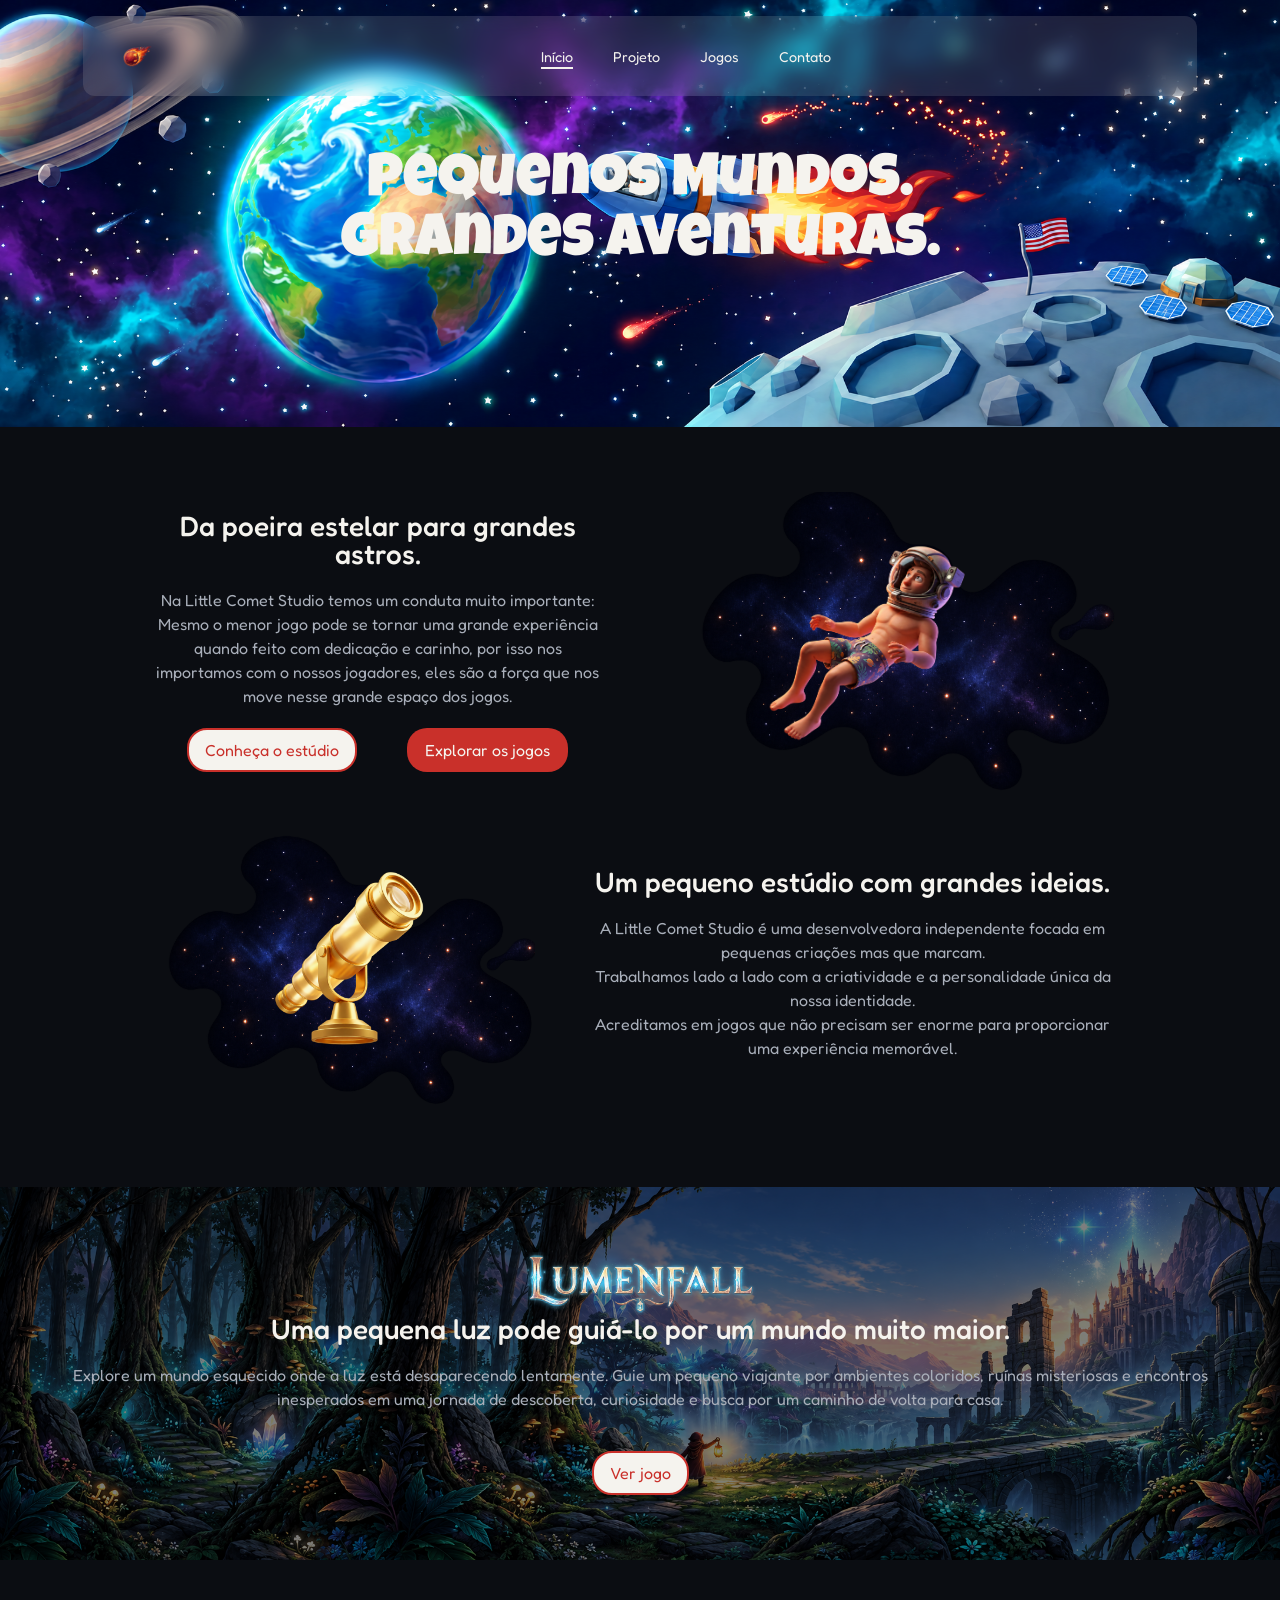
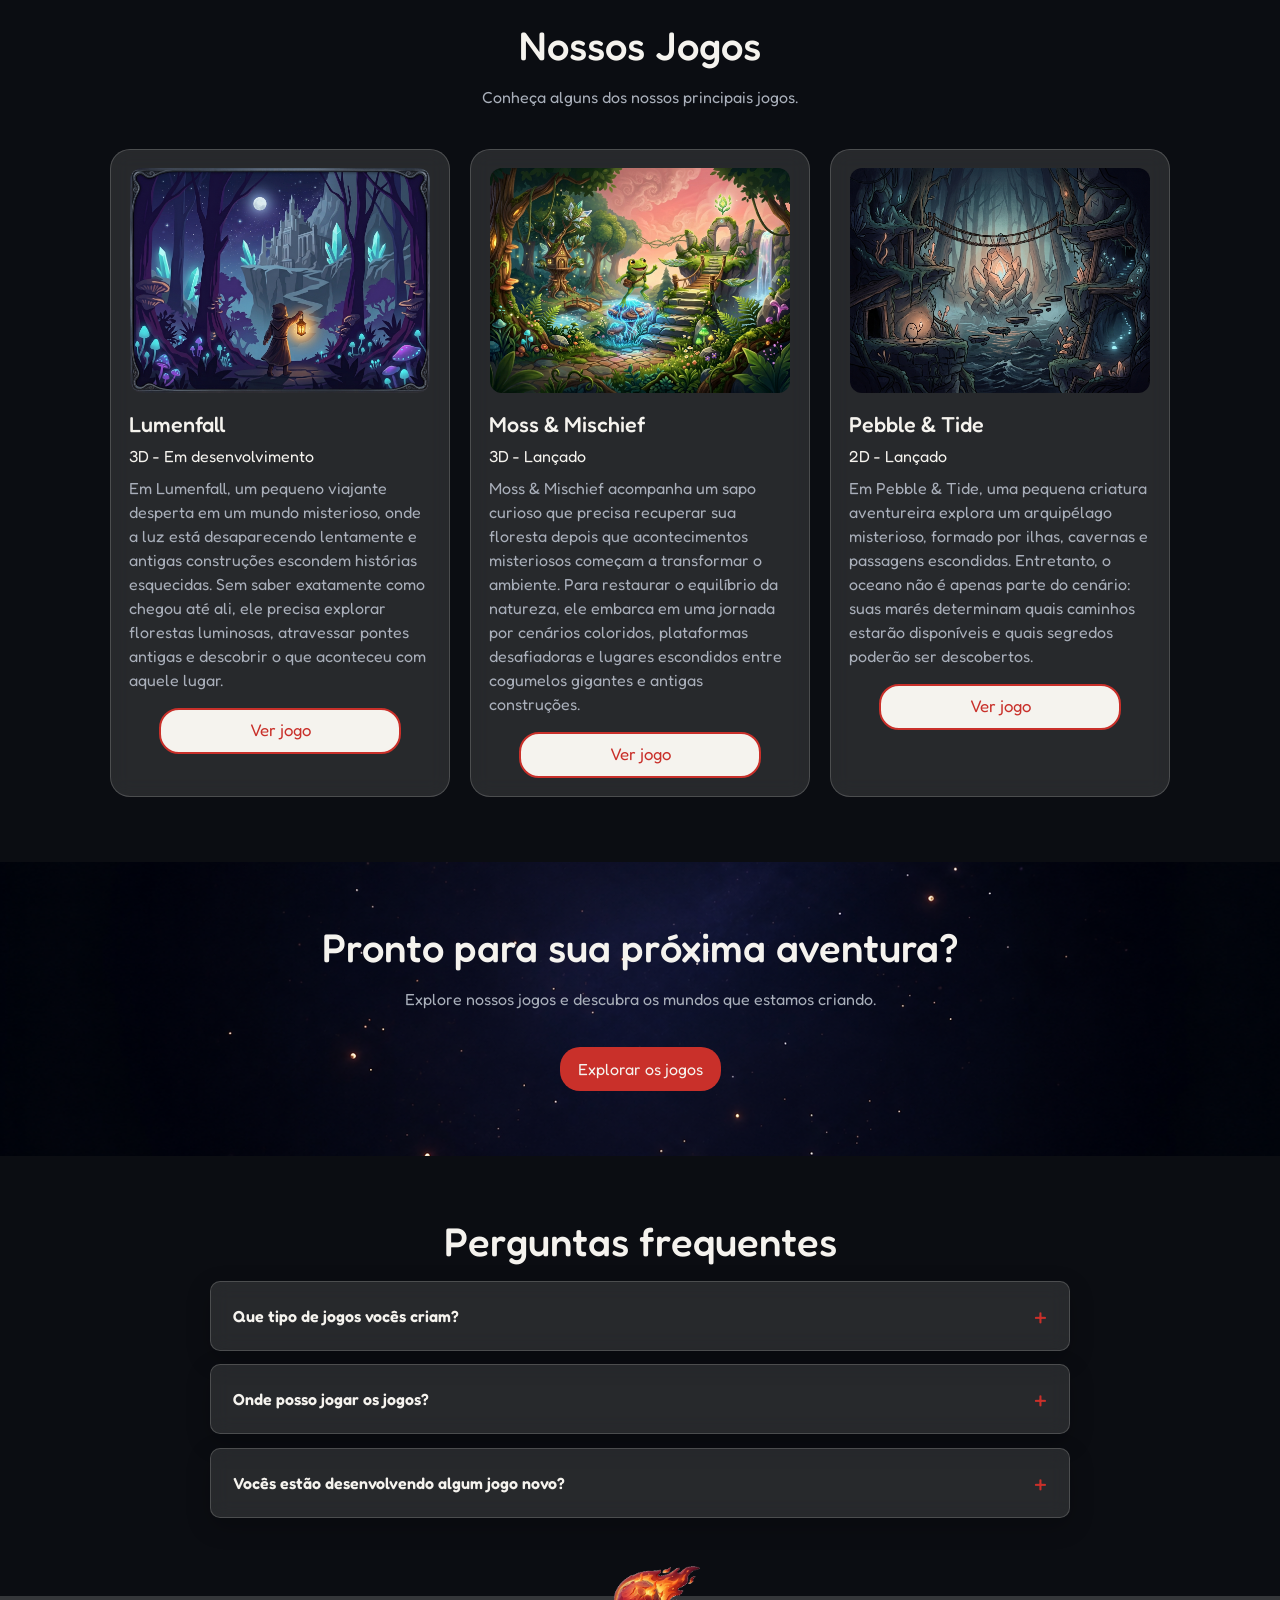
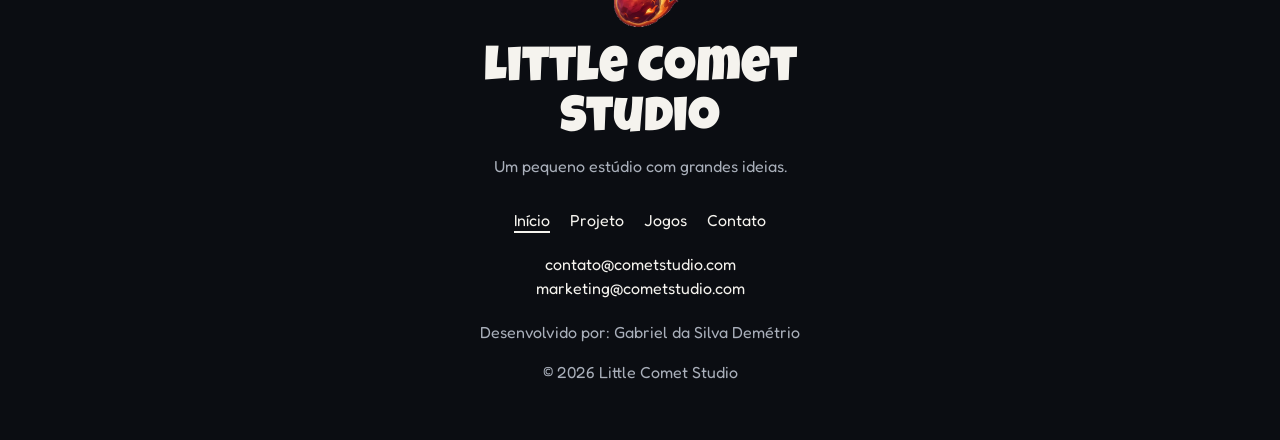
==== commit cdebcc29: "Correção de conceitos Fase 2" ====
--- a/index.html
+++ b/index.html
@@ -132,7 +132,9 @@
                 </p>
                 <br />
             </div>
-            <div class="home-games-grid">
+            <div class="home-games-grid" id="homeGamesGrid">
+                <!-- Fase 2: os cards desta seção são criados pelo JavaScript. -->
+                <!--
                 <article class="home-game-card">
                     <img class="home-game-card-image" src="imagens/game-images/lumenfall.jpg"
                         alt="Uma pessoa misteriosa com um pequeno lampião na mão direita saindo de uma grande floresta com cogumelos brilhantes observando uma construção misteriosa distanciada por uma ponte">
@@ -141,7 +143,6 @@
                         <span>3D - Em desenvolvimento</span>
                         <p>Explore um mundo esquecido onde a luz está desaparecendo lentamente. Guie um pequeno viajante
                             em busca por um caminho de volta para casa.</p>
-                        <!-- <a class="btn-secondary" href="jogos.html?modal=modalLumenfall">Ver jogo</a> -->
                         <button type="button" class="btn btn-secondary" data-bs-toggle="modal"
                             data-bs-target="#modalLumenfall">
                             Ver jogo
@@ -157,9 +158,6 @@
                         <span>3D - Lançado</span>
                         <p>Ajude um sapo curioso a recuperar sua floresta resolvendo enigmas, descobrindo caminhos
                             secretos e causando a quantidade certa de confusão.</p>
-                        <!-- <a class="btn btn-secondary" href="jogos.html?modal=modalMossMischief">
-                            Ver jogo
-                        </a> -->
                         <button type="button" class="btn btn-secondary" data-bs-toggle="modal"
                             data-bs-target="#modalMossMischief">
                             Ver jogo
@@ -175,15 +173,13 @@
                         <span>2D - Lançado</span>
                         <p>Explore um mundo misterioso onde a luz está desaparecendo. Pule, explore e descubra os
                             segredos escondidos além do caminho.</p>
-                        <!-- <a class="btn-secondary" href="jogos.html?modal=modalPebbleTide">
-                            Ver jogo
-                        </a> -->
                         <button type="button" class="btn btn-secondary" data-bs-toggle="modal"
                             data-bs-target="#modalPebbleTide">
                             Ver jogo
                         </button>
                     </div>
                 </article>
+                -->
             </div>
         </section>
 
@@ -269,27 +265,32 @@
         </div>
     </footer>
 
-    <!-- Fase 2: modais Bootstrap com conteúdo preenchido pelo array no script.js. -->
-    <!-- ========================================
-     Modal - Lumenfall
-    ========================================= -->
+    <!-- ----------------------------------------
+        Modal - Lumenfall
+    ----------------------------------------- -->
     <div class="modal fade" id="modalLumenfall" tabindex="-1" aria-labelledby="modalLumenfallLabel" aria-hidden="true">
         <div class="modal-dialog modal-lg modal-dialog-centered">
-            <div class="modal-content">
-
-                <div class="modal-header">
+            <div class="modal-content game-modal-content">
+
+                <div class="modal-header game-modal-header">
                     <!-- <h2 class="modal-title" id="modalLumenfallLabel">
                         Lumenfall
                     </h2> -->
-                    <img src="imagens/game-logos/lumenfall-logo.png" class="img-fluid d-block mx-auto mb-4"
-                        alt="Logo do jogo Lumenfall">
-                    <button type="button" class="btn-close" data-bs-dismiss="modal" aria-label="Fechar"></button>
-                </div>
-
-                <div class="modal-body">
-
-                    <div class="indication">
-                        <div>
+                    <div class="game-modal-brand">
+                        <img src="imagens/game-logos/lumenfall-logo.png" class="img-fluid d-block mx-auto mb-4"
+                            alt="Logo do jogo Lumenfall">
+                        <span class="badge bg-warning rounded-pill">
+                            Em desenvolvimento
+                        </span>
+                    </div>
+                    <button type="button" class="btn-close game-modal-close" data-bs-dismiss="modal"
+                        aria-label="Fechar"></button>
+                </div>
+
+                <div class="modal-body game-modal-body">
+
+                    <div class="game-modal-indication">
+                        <div class="game-modal-indication-text">
                             <img src="imagens/indications/indication-10.webp"
                                 alt="Não recomendado para menores de 10 anos" width="40">
                             Mistério, fantasia e momentos de tensão leve.
@@ -335,19 +336,6 @@
                         <li>
                             <strong>Plataforma:</strong> PC
                         </li>
-                        <!-- <li>
-                            <strong>Status:</strong> Em desenvolvimento
-                        </li> -->
-                        <!-- <li>
-                            <strong>Classificação indicativa sugerida:</strong>
-                            <img src="imagens/indications/indication-10.webp"
-                                alt="Não recomendado para menores de 10 anos" width="40">
-                            mistério, fantasia e momentos de tensão leve.
-                        </li> -->
-                        <!-- <li>
-                            <strong>Avaliação:</strong>
-                            Ainda não disponível, pois o jogo não foi lançado.
-                        </li> -->
                     </ul>
 
                     <small>
@@ -371,33 +359,33 @@
         </div>
     </div>
 
-
-    <!-- ========================================
-     Modal - Moss & Mischief
-    ========================================= -->
+    <!-- ----------------------------------------
+        Modal - Moss & Mischief
+    ----------------------------------------- -->
     <div class="modal fade" id="modalMossMischief" tabindex="-1" aria-labelledby="modalMossMischiefLabel"
         aria-hidden="true">
         <div class="modal-dialog modal-lg modal-dialog-centered">
-            <div class="modal-content">
-
-                <div class="modal-header">
+            <div class="modal-content game-modal-content">
+
+                <div class="modal-header game-modal-header">
                     <div class="game-modal-brand">
                         <img src="imagens/game-logos/moss-mischief-logo.png" class="img-fluid"
                             alt="Logo do jogo Moss & Mischief">
 
-                        <span class="badge bg-secondary rounded-pill">
-                            Perfil
+                        <span class="badge bg-success rounded-pill">
+                            Lançado
                         </span>
                     </div>
 
-                    <button type="button" class="btn-close" data-bs-dismiss="modal" aria-label="Fechar">
+                    <button type="button" class="btn-close game-modal-close" data-bs-dismiss="modal"
+                        aria-label="Fechar">
                     </button>
                 </div>
 
-                <div class="modal-body">
-
-                    <div class="indication">
-                        <div>
+                <div class="modal-body game-modal-body">
+
+                    <div class="game-modal-indication">
+                        <div class="game-modal-indication-text">
                             <img src="imagens/indications/indication-livre.webp" alt="Classificação indicativa Livre"
                                 width="40">
                             Aventura fantástica, humor leve e desafios.
@@ -436,7 +424,8 @@
 
                     <div class="text-center my-4">
                         <div class="fs-3" aria-hidden="true">
-                            <span class="text-warning">★ ★ ★ ★</span><span class="text-secondary"> ☆</span>
+                            <span class="text-warning game-modal-rating-star">★ ★ ★ ★</span><span
+                                class="text-secondary game-modal-rating-star"> ☆</span>
                         </div>
                     </div>
 
@@ -452,18 +441,6 @@
                         <li>
                             <strong>Plataforma:</strong> PC
                         </li>
-                        <!-- <li>
-                            <strong>Status:</strong> Lançado
-                        </li> -->
-                        <!-- <li>
-                            <strong>Classificação indicativa sugerida:</strong>
-                            <img src="imagens/indications/indication-livre.webp" alt="Classificação indicativa Livre"
-                                width="40">
-                            aventura fantástica, humor leve e desafios.
-                        </li> -->
-                        <!-- <li>
-                            <strong>Nota ilustrativa:</strong> 8,7/10
-                        </li> -->
                     </ul>
 
                     <small>
@@ -487,27 +464,30 @@
         </div>
     </div>
 
-
-    <!-- ========================================
-     Modal - Pebble & Tide
-    ========================================= -->
+    <!-- ----------------------------------------
+        Modal - Pebble & Tide
+    ----------------------------------------- -->
     <div class="modal fade" id="modalPebbleTide" tabindex="-1" aria-labelledby="modalPebbleTideLabel"
         aria-hidden="true">
         <div class="modal-dialog modal-lg modal-dialog-centered">
-            <div class="modal-content">
-
-                <div class="modal-header">
-                    <!-- <h2 class="modal-title " id="modalPebbleTideLabel">
-                        Pebble &amp; Tide
-                    </h2> -->
-                    <img src="imagens/game-logos/pebble-tide-logo.png" class="img-fluid d-block mx-auto mb-4"
-                        alt="Logo do jogo Pebble & Tide">
-                    <button type="button" class="btn-close" data-bs-dismiss="modal" aria-label="Fechar"></button>
-                </div>
-
-                <div class="modal-body">
-                    <div class="indication">
-                        <div>
+            <div class="modal-content game-modal-content">
+
+                <div class="modal-header game-modal-header">
+                    <div class="game-modal-brand">
+                        <img src="imagens/game-logos/pebble-tide-logo.png" class="img-fluid d-block mx-auto mb-4"
+                            alt="Logo do jogo Pebble & Tide">
+                        <button type="button" class="btn-close game-modal-close" data-bs-dismiss="modal"
+                            aria-label="Fechar"></button>
+
+                        <span class="badge bg-success rounded-pill">
+                            Lançado
+                        </span>
+                    </div>
+                </div>
+
+                <div class="modal-body game-modal-body">
+                    <div class="game-modal-indication">
+                        <div class="game-modal-indication-text">
                             <img src="imagens/indications/indication-livre.webp" alt="Classificação indicativa Livre"
                                 width="40">
                             Exploração e desafios de raciocínio.
@@ -546,7 +526,7 @@
 
                     <div class="text-center my-4">
                         <div class="fs-3" aria-hidden="true">
-                            <span class="text-warning">★ ★ ★ ★ ★</span>
+                            <span class="text-warning game-modal-rating-star">★ ★ ★ ★ ★</span>
                         </div>
                     </div>
 
@@ -562,18 +542,6 @@
                         <li>
                             <strong>Plataforma:</strong> PC
                         </li>
-                        <!-- <li>
-                            <strong>Status:</strong> Lançado
-                        </li> -->
-                        <!-- <li>
-                            <strong>Classificação indicativa sugerida:</strong>
-                            <img src="imagens/indications/indication-livre.webp" alt="Classificação indicativa Livre"
-                                width="40">
-                            exploração e desafios de raciocínio.
-                        </li> -->
-                        <!-- <li>
-                            <strong>Nota ilustrativa:</strong> 9,0/10
-                        </li> -->
                     </ul>
 
                     <small>
@@ -601,4 +569,4 @@
 <script src="https://cdn.jsdelivr.net/npm/bootstrap@5.3.3/dist/js/bootstrap.bundle.min.js"></script>
 <script src="script.js"></script>
 
-</html>+</html>
--- a/style.css
+++ b/style.css
@@ -12,9 +12,6 @@
         min-width: 80vw;
         list-style: none;
         z-index: 10;
-
-
-
         align-items: center;
         gap: 2rem;
         border-radius: 12px;
@@ -788,6 +785,21 @@
     background-position: center;
     height: auto;
     text-align: center;
+    position: relative;
+    isolation: isolate;
+}
+
+.home-highlighted-game::before {
+    content: "";
+    position: absolute;
+    inset: 0;
+    background-color: rgba(0, 0, 0, 0.50);
+    z-index: -1;
+}
+
+.home-highlighted-game .section-container {
+    position: relative;
+    z-index: 1;
 }
 
 .home-highlighted-logo {
@@ -1378,7 +1390,8 @@
 .feedback-rocket-container {
     display: flex;
     position: absolute;
-    justify-content: center;
+    left: 45%;
+    justify-content: flex-start;
     align-items: center;
 }
 
@@ -1388,7 +1401,7 @@
     align-items: center;
     height: 280px;
     margin-top: -100px;
-    margin-left: 180px;
+    margin-left: -460px;
     transform: rotate(330deg);
 }
 
@@ -1401,6 +1414,20 @@
     margin-top: 20px;
     justify-content: center;
     gap: 50px;
+}
+
+@media (max-width: 991px) {
+    .feedback-rocket-container {
+        position: static;
+        left: auto;
+        justify-content: center;
+    }
+
+    .feedback-rocket-image {
+        height: 200px;
+        max-width: 100%;
+        margin: 10px 0 0 0;
+    }
 }
 
 @media (max-width: 768px) {
@@ -1449,24 +1476,27 @@
 }
 
 
-.modal-content {
+/* ----------------------------------------
+   Modais de jogos
+----------------------------------------- */
+.game-modal-content {
     background-color: rgba(245, 243, 238, 0.12);
-    -webkit-backdrop-filter: blur(15px) !important;
-    backdrop-filter: blur(15px) !important;
+    -webkit-backdrop-filter: blur(35px) !important;
+    backdrop-filter: blur(35px) !important;
 }
 
 /* 
-.modal-header {
+.game-modal-header {
     justify-content: center;
 } */
 
-.modal-header div {
-    display: flex;
-    align-items: center;
-}
-
-
-.modal-header {
+.game-modal-header div {
+    display: flex;
+    align-items: center;
+}
+
+
+.game-modal-header {
     display: flex;
     align-items: flex-start;
     justify-content: space-between;
@@ -1498,7 +1528,7 @@
 }
 
 
-.modal-header .btn-close {
+.game-modal-header .game-modal-close {
     position: fixed;
     z-index: 9999;
     margin-left: 90%;
@@ -1506,12 +1536,12 @@
 
 }
 
-.btn-close-red {
+.game-modal-close--red {
     color: var(--cor-destaque);
     background-color: var(--cor-destaque);
 }
 
-.indication {
+.game-modal-indication {
     display: flex;
     background-color: var(--cor-secundaria);
     border-radius: 20px;
@@ -1519,25 +1549,19 @@
 
 }
 
-.indication div {
+.game-modal-indication-text {
     margin-top: 30px;
     margin-bottom: 30px;
 }
 
 
-.text-warning {
+.game-modal-rating-star {
     font-size: 60px;
 }
 
-
-div div .text-secondary {
-    font-size: 60px;
-}
-
-.modal-body h3 {
+.game-modal-body h3 {
     margin-top: 20px;
 }
-
 
 /* badges!!!!!!!!!!!!!!!!!!!!!!!!!!!!!!!!!!!! */
 
@@ -1589,4 +1613,10 @@
 /* Estilo arredondado (equivalente à classe .rounded-pill) */
 .rounded-pill {
     border-radius: 50rem;
-}+}
+
+
+
+.home-highlighted-game .section-container img {
+    color: var(--cor-primaria);
+}
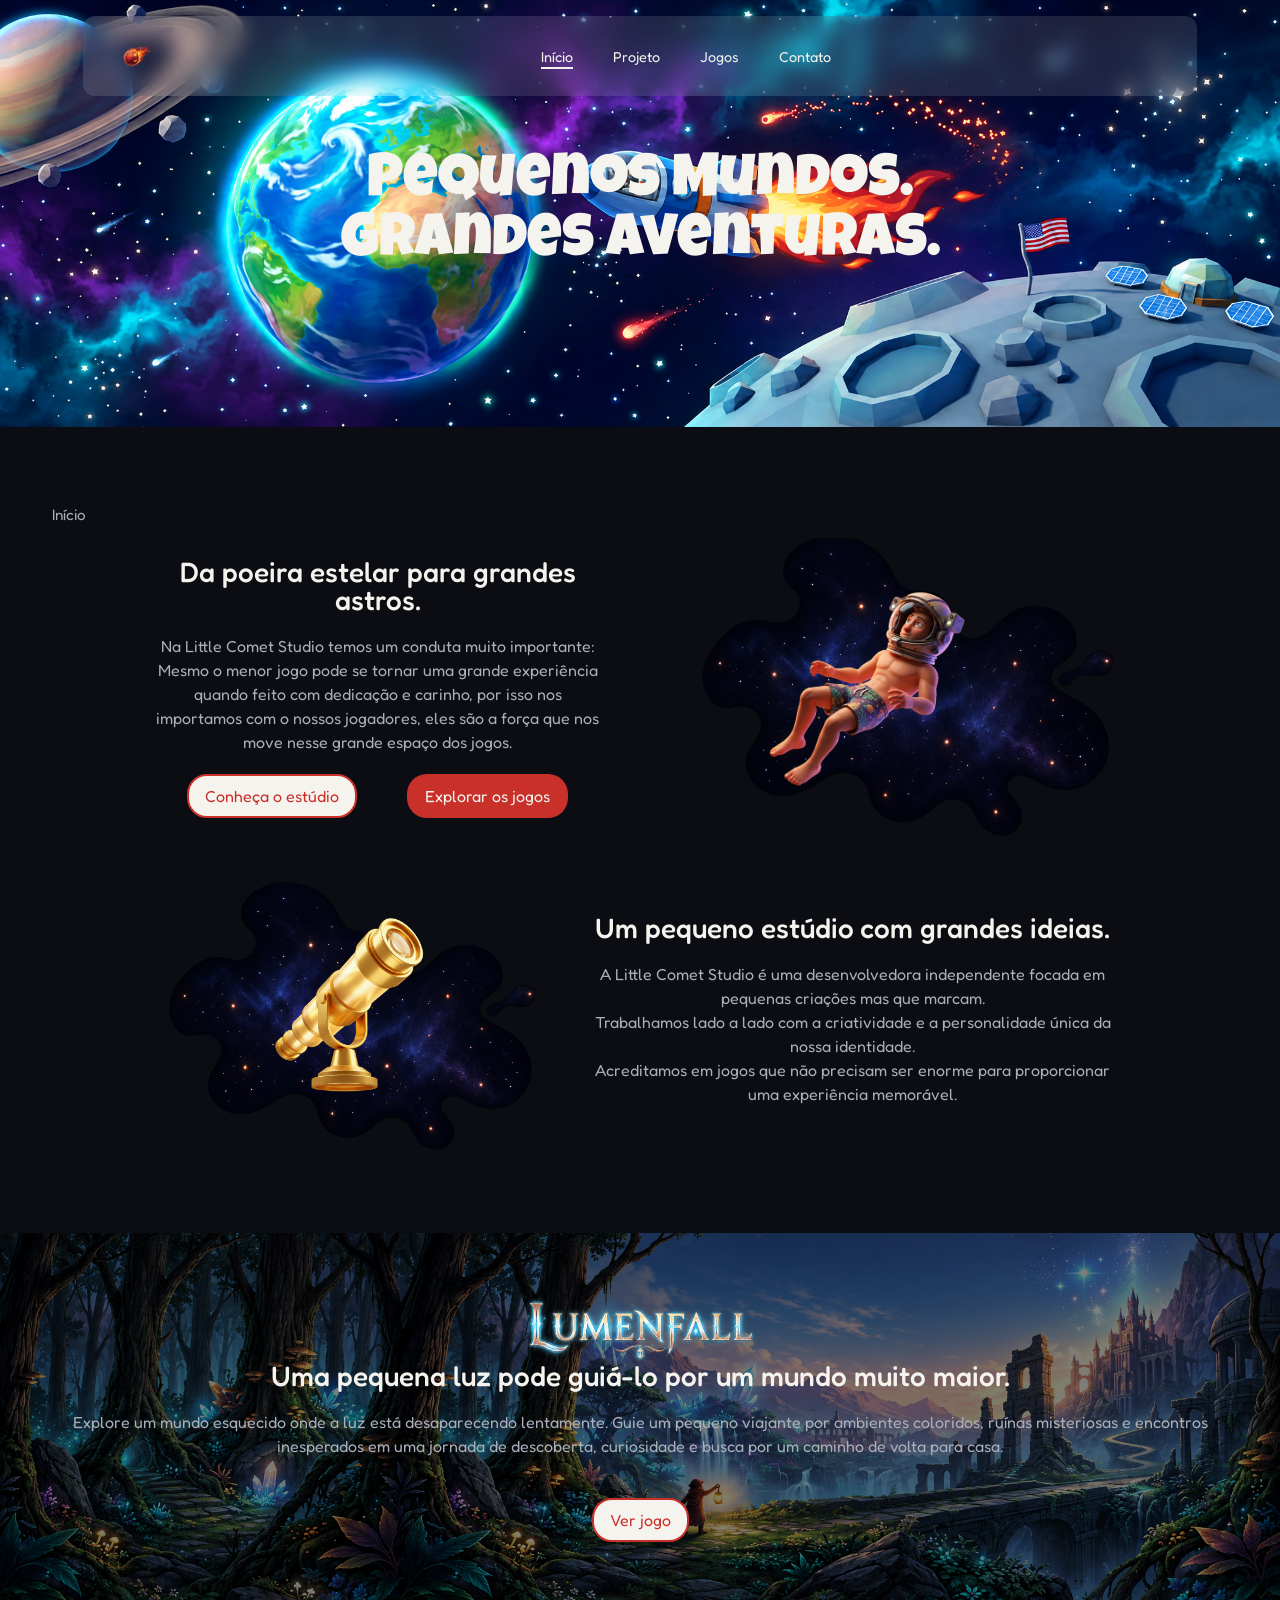
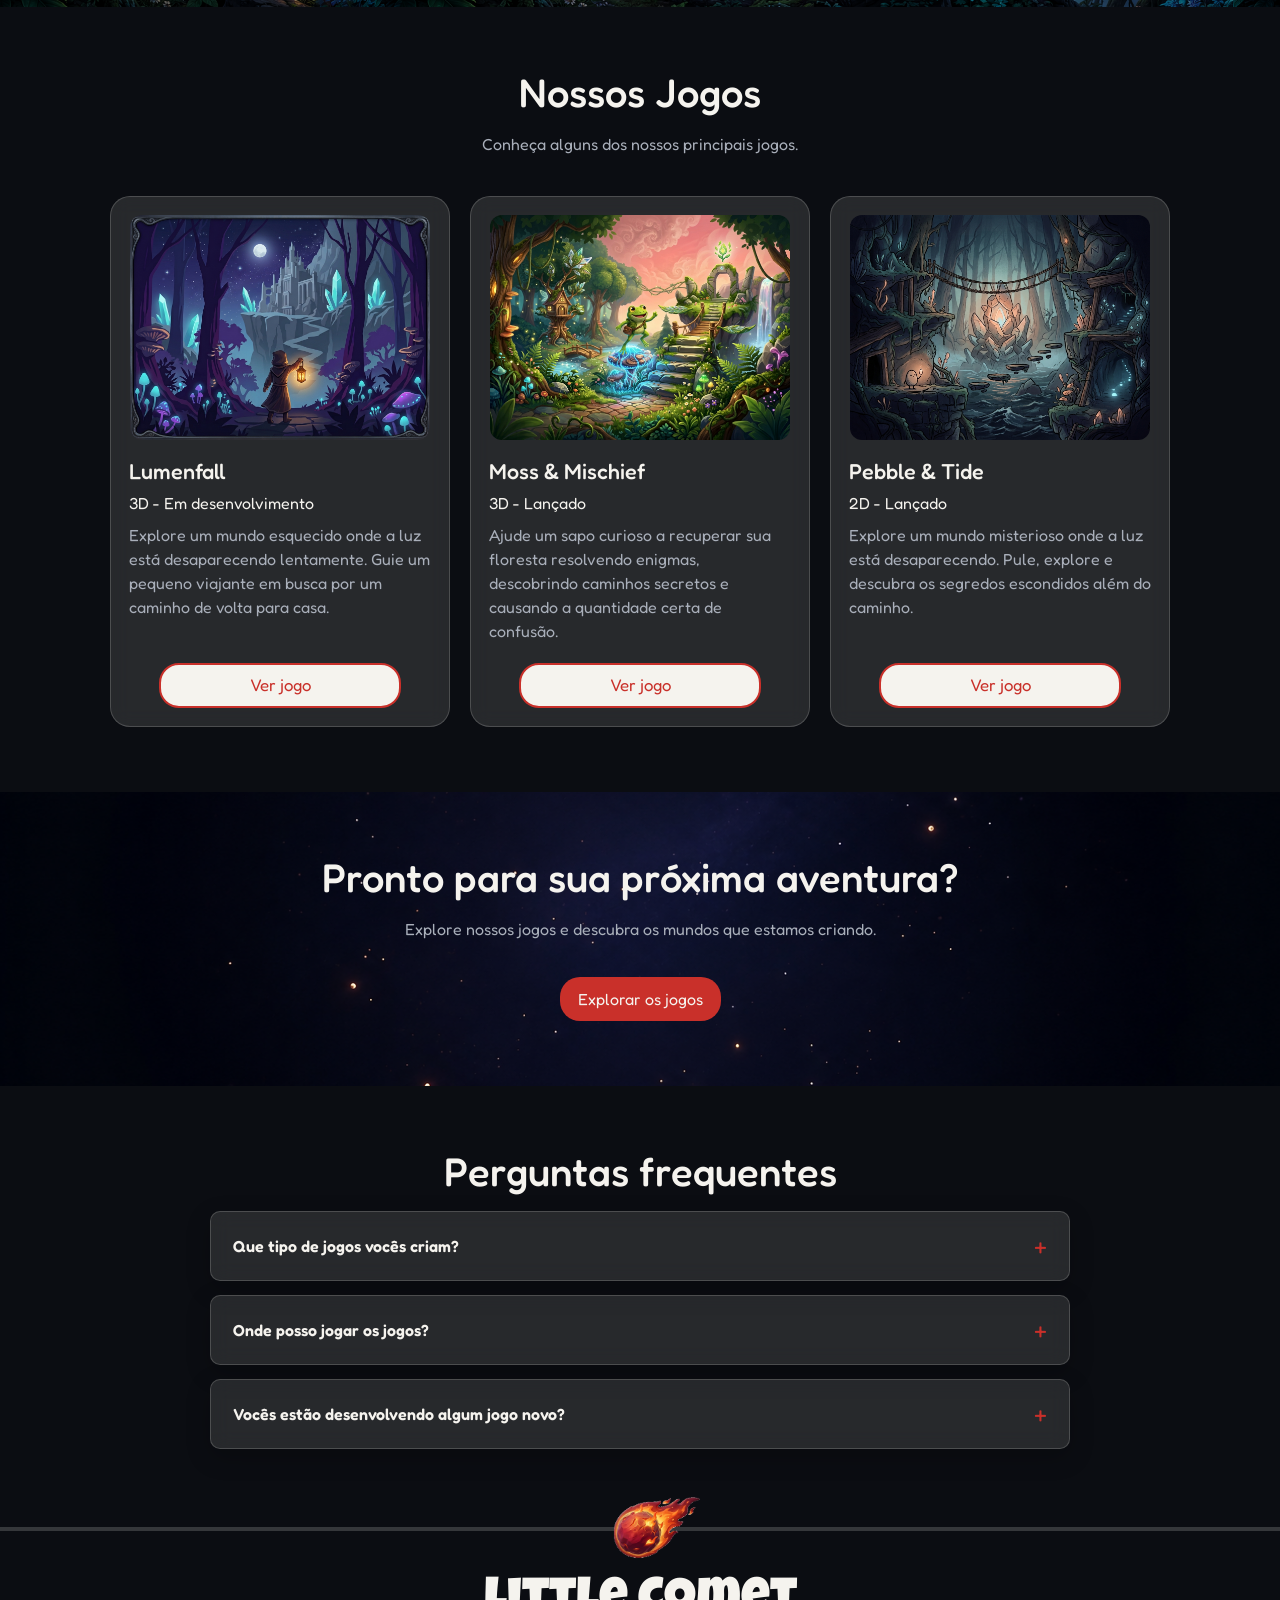
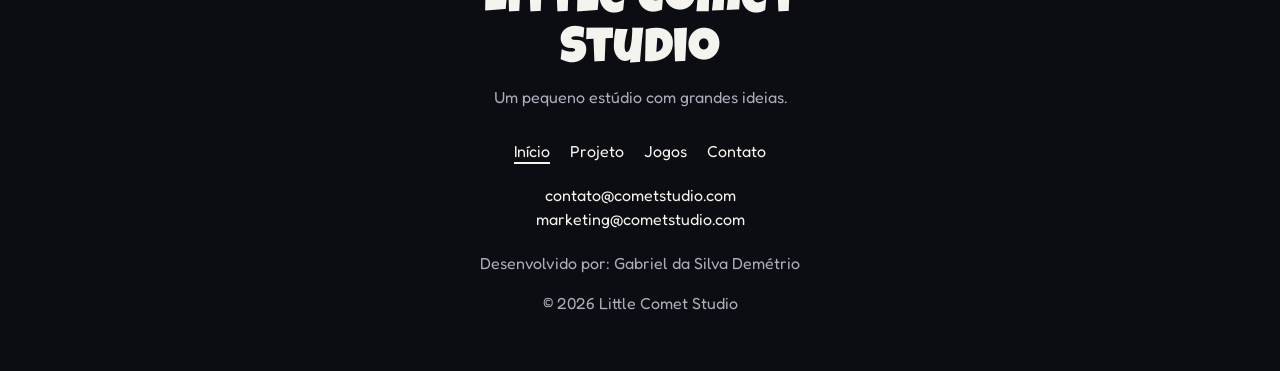
==== commit 55780a05: "Adição de novas páginas" ====
--- a/index.html
+++ b/index.html
@@ -28,7 +28,7 @@
                     <li><a href="contato.html">Contato</a></li>
                 </ul>
             </nav>
-            <div class="ms-auto position-relative d-lg-none"> <!-- d-lg-none -->
+            <div class="ms-auto position-relative d-lg-none">
                 <button class="navbar-toggler navbar-dark" type="button" data-bs-toggle="collapse"
                     data-bs-target="#menuPrincipalMobile" aria-label="Abrir menu">
                     <span class="navbar-toggler-icon"></span>
@@ -52,6 +52,12 @@
         </div>
 
         <section class="section-container section-spacing container">
+            <nav aria-label="Você está em">
+                <ol class="breadcrumb">
+                    <li class="breadcrumb-item active"><a href="index.html">Início</a></li>
+                </ol>
+            </nav>
+
             <!-- ----------------------------------------
                 Apresentação Inicial do que é o Estúdio
             ----------------------------------------- -->
@@ -113,7 +119,6 @@
                     curiosidade e busca por um caminho de volta para casa.
                 </p>
                 <br />
-                <!-- <a class="btn-secondary" href="jogos.html?modal=modalLumenfall">Conheça Lumenfall</a> -->
                 <button type="button" class="btn btn-secondary" data-bs-toggle="modal" data-bs-target="#modalLumenfall">
                     Ver jogo
                 </button>
@@ -133,53 +138,6 @@
                 <br />
             </div>
             <div class="home-games-grid" id="homeGamesGrid">
-                <!-- Fase 2: os cards desta seção são criados pelo JavaScript. -->
-                <!--
-                <article class="home-game-card">
-                    <img class="home-game-card-image" src="imagens/game-images/lumenfall.jpg"
-                        alt="Uma pessoa misteriosa com um pequeno lampião na mão direita saindo de uma grande floresta com cogumelos brilhantes observando uma construção misteriosa distanciada por uma ponte">
-                    <div class="home-game-card-content">
-                        <h3>Lumenfall</h3>
-                        <span>3D - Em desenvolvimento</span>
-                        <p>Explore um mundo esquecido onde a luz está desaparecendo lentamente. Guie um pequeno viajante
-                            em busca por um caminho de volta para casa.</p>
-                        <button type="button" class="btn btn-secondary" data-bs-toggle="modal"
-                            data-bs-target="#modalLumenfall">
-                            Ver jogo
-                        </button>
-                    </div>
-                </article>
-
-                <article class="home-game-card">
-                    <img class="home-game-card-image" src="imagens/game-images/moss-mischief.jpg"
-                        alt="Sapo pulando por cima de cogumelos gigantes para uma ponte que leva a um altar com uma folha mágica levitando">
-                    <div class="home-game-card-content">
-                        <h3>Moss &amp; Mischief</h3>
-                        <span>3D - Lançado</span>
-                        <p>Ajude um sapo curioso a recuperar sua floresta resolvendo enigmas, descobrindo caminhos
-                            secretos e causando a quantidade certa de confusão.</p>
-                        <button type="button" class="btn btn-secondary" data-bs-toggle="modal"
-                            data-bs-target="#modalMossMischief">
-                            Ver jogo
-                        </button>
-                    </div>
-                </article>
-
-                <article class="home-game-card">
-                    <img class="home-game-card-image" src="imagens/game-images/pebble-tide.jpg"
-                        alt="Uma pequena batata de pernas e mãos com uma tocha na mão observando uma sequência de pequenas ilhas que levam a mais uma caverna misteriosa">
-                    <div class="home-game-card-content">
-                        <h3>Pebble &amp; Tide</h3>
-                        <span>2D - Lançado</span>
-                        <p>Explore um mundo misterioso onde a luz está desaparecendo. Pule, explore e descubra os
-                            segredos escondidos além do caminho.</p>
-                        <button type="button" class="btn btn-secondary" data-bs-toggle="modal"
-                            data-bs-target="#modalPebbleTide">
-                            Ver jogo
-                        </button>
-                    </div>
-                </article>
-                -->
             </div>
         </section>
 
@@ -273,9 +231,6 @@
             <div class="modal-content game-modal-content">
 
                 <div class="modal-header game-modal-header">
-                    <!-- <h2 class="modal-title" id="modalLumenfallLabel">
-                        Lumenfall
-                    </h2> -->
                     <div class="game-modal-brand">
                         <img src="imagens/game-logos/lumenfall-logo.png" class="img-fluid d-block mx-auto mb-4"
                             alt="Logo do jogo Lumenfall">
@@ -569,4 +524,4 @@
 <script src="https://cdn.jsdelivr.net/npm/bootstrap@5.3.3/dist/js/bootstrap.bundle.min.js"></script>
 <script src="script.js"></script>
 
-</html>
+</html>
--- a/style.css
+++ b/style.css
@@ -1620,3 +1620,110 @@
 .home-highlighted-game .section-container img {
     color: var(--cor-primaria);
 }
+
+
+
+
+/* ----------------------------------------
+   Breadcrumb
+----------------------------------------- */
+.breadcrumb {
+    --bs-breadcrumb-divider: "›";
+    --bs-breadcrumb-divider-color: var(--cor-texto-secundario);
+    --bs-breadcrumb-item-active-color: var(--cor-primaria);
+    margin: 0;
+    padding: 0.75rem 0;
+    font-size: 0.95rem;
+    flex-wrap: wrap;
+}
+
+.breadcrumb-item a {
+    color: var(--cor-texto-secundario);
+    text-decoration: none;
+}
+
+.breadcrumb-item a:hover,
+.breadcrumb-item a:focus-visible {
+    color: var(--cor-destaque-foco);
+    text-decoration: underline;
+    text-underline-offset: 4px;
+}
+
+
+/* -----------------------------------------
+   Game Datails
+----------------------------------------- */
+.game-detail-status {
+    display: flex;
+    flex-direction: column;
+    align-items: center;
+    gap: 0.5rem;
+    min-width: 0;
+}
+
+.game-detail-status span {
+    display: inline-block;
+    min-width: 100px;
+    text-align: center;
+}
+
+.game-detail-indication {
+    display: flex;
+    justify-content: center;
+    background-color: var(--cor-secundaria);
+    border-radius: 20px;
+}
+
+.game-detail-indication-text {
+    margin-block: 30px;
+}
+
+.game-detail-layout {
+    display: flex;
+    flex-direction: row;
+}
+
+.game-detail-description h3 {
+    margin-top: 20px;
+}
+
+.game-detail-media {
+    width: 100%;
+    display: flex;
+    flex-direction: column;
+    align-items: flex-end;
+}
+
+.game-detail-image {
+    display: block;
+    width: 400px;
+    height: 300px;
+    max-width: calc(100% - 36px);
+    margin: 18px auto 0;
+    border-radius: 12px;
+    object-fit: cover;
+}
+
+.game-price {
+    display: flex;
+    flex-direction: column;
+    align-items: flex-end;
+    margin: 20px 30px 0 0;
+}
+
+.game-price-label {
+    color: var(--cor-texto-secundario);
+    font-size: 0.9rem;
+}
+
+.game-price-value {
+    font-size: 1.8rem;
+    color: var(--cor-primaria);
+}
+
+.game-detail-actions {
+    display: flex;
+    flex-direction: row;
+    gap: 20px;
+    padding: 30px 30px 0 0;
+}
